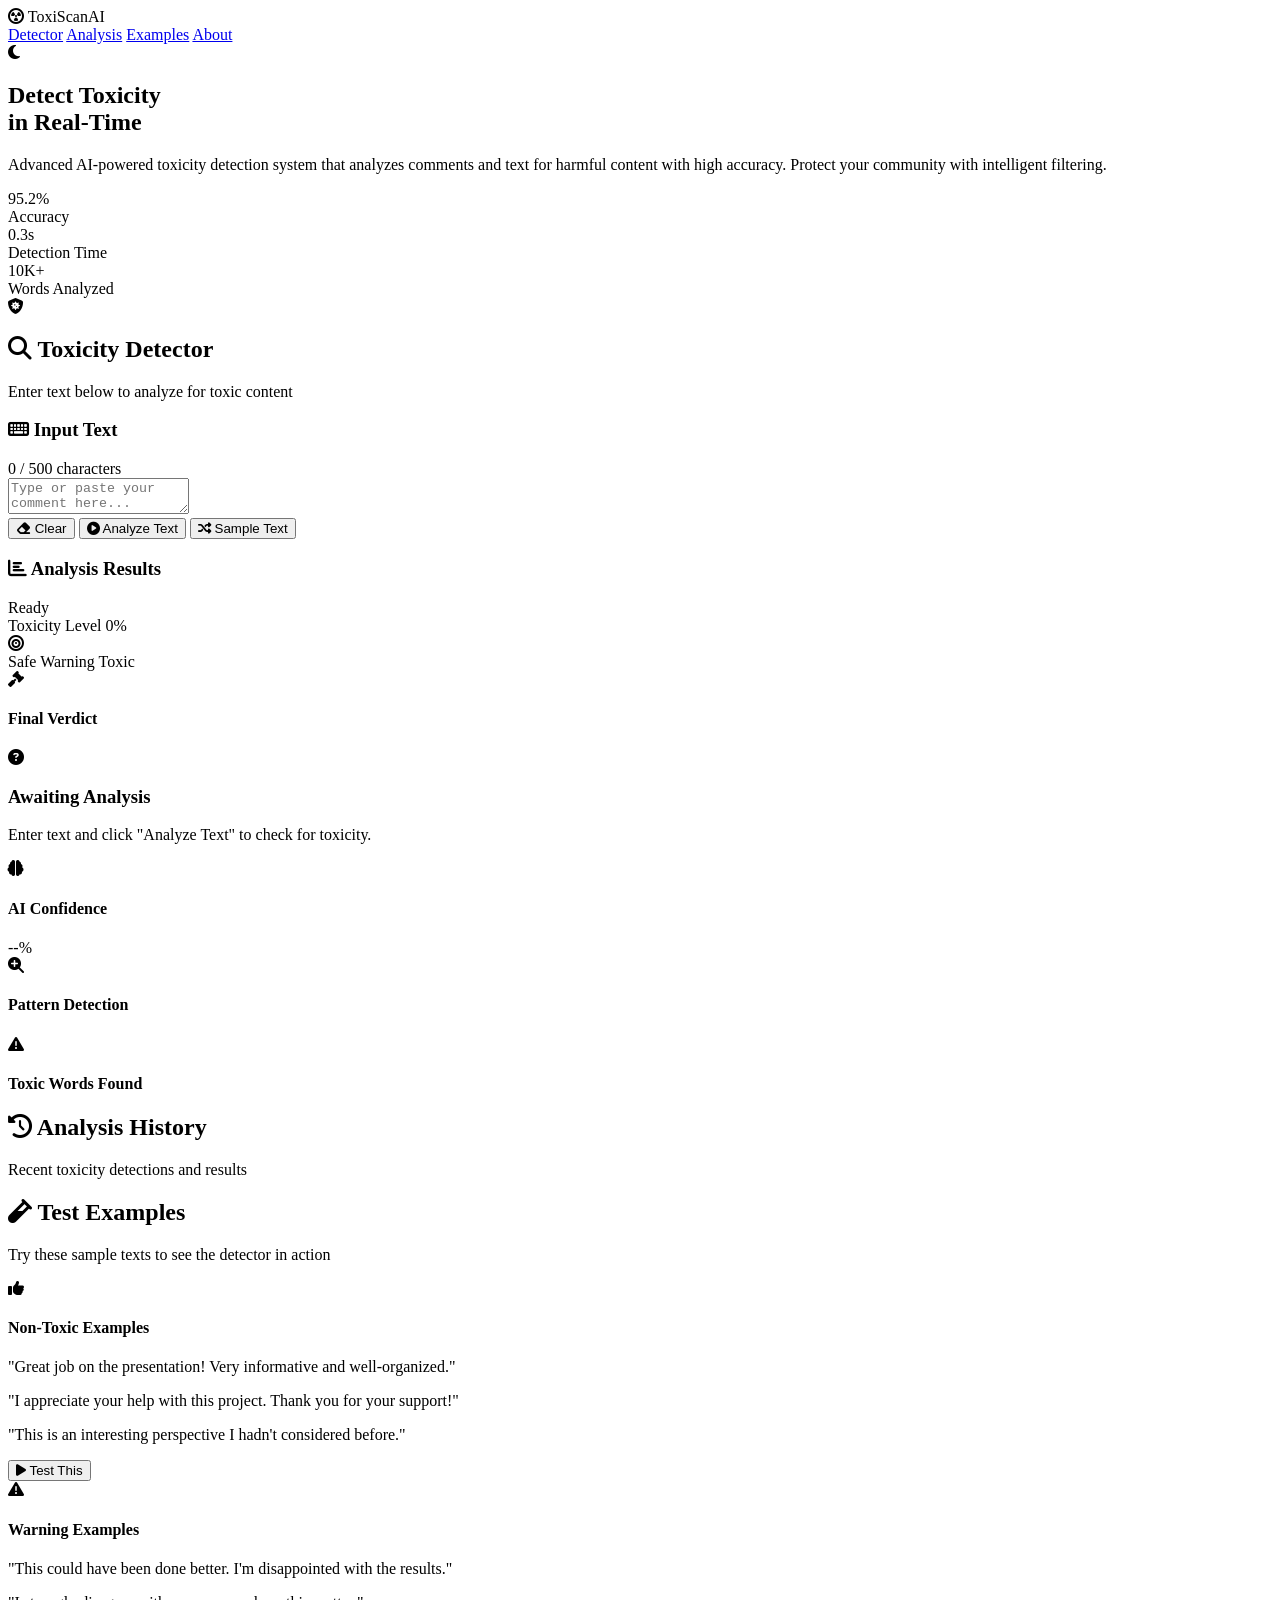
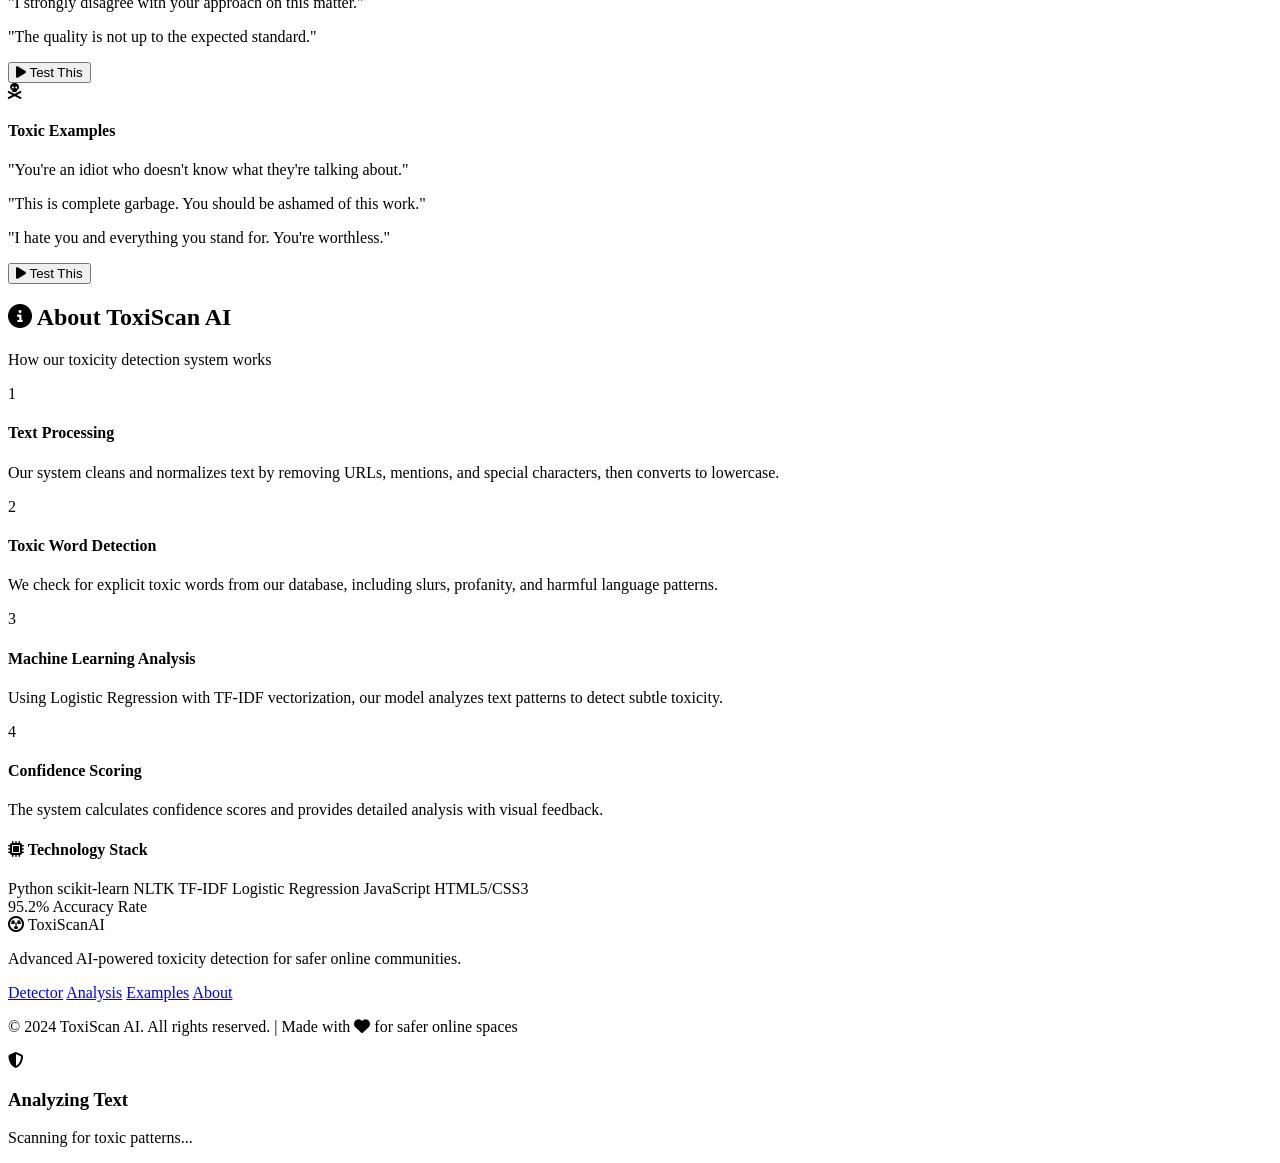
==== templates/index.html @ 7a9a1f69 "Toxic_Comments_Project" ====
<!doctype html>
<html lang="en">
  <head>
    <meta charset="UTF-8" />
    <meta name="viewport" content="width=device-width, initial-scale=1.0" />
    <title>ToxiScan AI | Toxic Comment Detector</title>
    <link
      rel="stylesheet"
      href="https://cdnjs.cloudflare.com/ajax/libs/font-awesome/6.4.0/css/all.min.css"
    />
    <link rel="stylesheet" href="/static/style.css" />
    <script src="/static/toxic.js"></script>
    <link rel="preconnect" href="https://fonts.googleapis.com" />
    <link rel="preconnect" href="https://fonts.gstatic.com" crossorigin />
    <link
      href="https://fonts.googleapis.com/css2?family=Poppins:wght@300;400;500;600;700&family=Orbitron:wght@400;500;600&display=swap"
      rel="stylesheet"
    />
    <link
      rel="icon"
      type="image/x-icon"
      href="data:image/svg+xml,<svg xmlns=%22http://www.w3.org/2000/svg%22 viewBox=%220 0 100 100%22><text y=%22.9em%22 font-size=%2290%22>☣️</text></svg>"
    />
  </head>
  <body>
    <!-- Navigation -->
    <nav class="navbar">
      <div class="nav-container">
        <div class="logo">
          <i class="fas fa-radiation-alt"></i>
          <span>ToxiScan<span class="logo-ai">AI</span></span>
        </div>
        <div class="nav-links">
          <a href="#detector" class="nav-link active">Detector</a>
          <a href="#analysis" class="nav-link">Analysis</a>
          <a href="#examples" class="nav-link">Examples</a>
          <a href="#about" class="nav-link">About</a>
        </div>
        <div class="theme-toggle">
          <i class="fas fa-moon"></i>
        </div>
      </div>
    </nav>

    <!-- Hero Section -->
    <section class="hero">
      <div class="hero-content">
        <h1 class="hero-title">
          <span class="hero-gradient">Detect Toxicity</span>
          <br />
          <span class="hero-subtitle">in Real-Time</span>
        </h1>
        <p class="hero-description">
          Advanced AI-powered toxicity detection system that analyzes comments
          and text for harmful content with high accuracy. Protect your
          community with intelligent filtering.
        </p>
        <div class="hero-stats">
          <div class="stat">
            <div class="stat-value">95.2%</div>
            <div class="stat-label">Accuracy</div>
          </div>
          <div class="stat">
            <div class="stat-value">0.3s</div>
            <div class="stat-label">Detection Time</div>
          </div>
          <div class="stat">
            <div class="stat-value">10K+</div>
            <div class="stat-label">Words Analyzed</div>
          </div>
        </div>
      </div>
      <div class="hero-visual">
        <div class="pulse-circle"></div>
        <div class="scan-line"></div>
        <i class="fas fa-shield-virus"></i>
      </div>
    </section>

    <!-- Main Detector Section -->
    <section id="detector" class="detector-section">
      <div class="section-header">
        <h2><i class="fas fa-search"></i> Toxicity Detector</h2>
        <p>Enter text below to analyze for toxic content</p>
      </div>

      <div class="detector-container">
        <div class="input-area">
          <div class="input-header">
            <h3><i class="fas fa-keyboard"></i> Input Text</h3>
            <div class="char-count">
              <span id="charCount">0</span> / 500 characters
            </div>
          </div>
          <textarea
            id="textInput"
            placeholder="Type or paste your comment here... (e.g., 'You are amazing!' or 'I hate you')"
            maxlength="500"
          ></textarea>
          <div class="input-actions">
            <button id="clearBtn" class="btn-secondary">
              <i class="fas fa-eraser"></i> Clear
            </button>
            <button id="analyzeBtn" class="btn-primary">
              <i class="fas fa-play-circle"></i> Analyze Text
            </button>
            <button id="sampleBtn" class="btn-secondary">
              <i class="fas fa-random"></i> Sample Text
            </button>
          </div>
        </div>

        <div class="results-area">
          <div class="results-header">
            <h3><i class="fas fa-chart-bar"></i> Analysis Results</h3>
            <div class="status-indicator" id="statusIndicator">
              <span class="status-dot"></span>
              <span class="status-text">Ready</span>
            </div>
          </div>

          <div class="toxicity-meter-container">
            <div class="toxicity-label">
              <span>Toxicity Level</span>
              <span id="toxicityPercent">0%</span>
            </div>
            <div class="toxicity-meter">
              <div class="meter-track">
                <div class="glowing-line" id="toxicityLine"></div>
                <div class="position-dot" id="toxicityDot">
                  <i class="fas fa-bullseye"></i>
                </div>
              </div>
              <div class="meter-labels">
                <span>Safe</span>
                <span>Warning</span>
                <span>Toxic</span>
              </div>
            </div>
          </div>

          <div class="verdict-card">
            <div class="verdict-header">
              <i class="fas fa-gavel"></i>
              <h4>Final Verdict</h4>
            </div>
            <div class="verdict-content" id="verdictContent">
              <div class="verdict-icon" id="verdictIcon">
                <i class="fas fa-question-circle"></i>
              </div>
              <div class="verdict-text">
                <h3 id="verdictTitle">Awaiting Analysis</h3>
                <p id="verdictDescription">
                  Enter text and click "Analyze Text" to check for toxicity.
                </p>
              </div>
            </div>
          </div>

          <div class="analysis-details">
            <div class="detail-card">
              <div class="detail-header">
                <i class="fas fa-brain"></i>
                <h4>AI Confidence</h4>
              </div>
              <div class="detail-content">
                <div class="confidence-meter">
                  <div class="confidence-fill" id="confidenceFill"></div>
                </div>
                <div class="confidence-value" id="confidenceValue">--%</div>
              </div>
            </div>

            <div class="detail-card">
              <div class="detail-header">
                <i class="fas fa-search-plus"></i>
                <h4>Pattern Detection</h4>
              </div>
              <div class="detail-content">
                <div class="pattern-tags" id="patternTags">
                  <!-- Tags will be dynamically added -->
                </div>
              </div>
            </div>

            <div class="detail-card">
              <div class="detail-header">
                <i class="fas fa-exclamation-triangle"></i>
                <h4>Toxic Words Found</h4>
              </div>
              <div class="detail-content">
                <div class="toxic-words" id="toxicWords">
                  <!-- Toxic words will be dynamically added -->
                </div>
              </div>
            </div>
          </div>
        </div>
      </div>
    </section>

    <!-- Analysis History Section -->
    <section id="analysis" class="history-section">
      <div class="section-header">
        <h2><i class="fas fa-history"></i> Analysis History</h2>
        <p>Recent toxicity detections and results</p>
      </div>
      <div class="history-container">
        <div class="history-list" id="historyList">
          <!-- History items will be dynamically added -->
        </div>
      </div>
    </section>

    <!-- Examples Section -->
    <section id="examples" class="examples-section">
      <div class="section-header">
        <h2><i class="fas fa-vial"></i> Test Examples</h2>
        <p>Try these sample texts to see the detector in action</p>
      </div>
      <div class="examples-container">
        <div class="example-card safe-example">
          <div class="example-header">
            <i class="fas fa-thumbs-up"></i>
            <h4>Non-Toxic Examples</h4>
          </div>
          <div class="example-content">
            <p>
              "Great job on the presentation! Very informative and
              well-organized."
            </p>
            <p>
              "I appreciate your help with this project. Thank you for your
              support!"
            </p>
            <p>
              "This is an interesting perspective I hadn't considered before."
            </p>
          </div>
          <button
            class="example-btn"
            data-text="Great job on the presentation! Very informative and well-organized."
          >
            <i class="fas fa-play"></i> Test This
          </button>
        </div>

        <div class="example-card warning-example">
          <div class="example-header">
            <i class="fas fa-exclamation-triangle"></i>
            <h4>Warning Examples</h4>
          </div>
          <div class="example-content">
            <p>
              "This could have been done better. I'm disappointed with the
              results."
            </p>
            <p>"I strongly disagree with your approach on this matter."</p>
            <p>"The quality is not up to the expected standard."</p>
          </div>
          <button
            class="example-btn"
            data-text="This could have been done better. I'm disappointed with the results."
          >
            <i class="fas fa-play"></i> Test This
          </button>
        </div>

        <div class="example-card toxic-example">
          <div class="example-header">
            <i class="fas fa-skull-crossbones"></i>
            <h4>Toxic Examples</h4>
          </div>
          <div class="example-content">
            <p>
              "You're an idiot who doesn't know what they're talking about."
            </p>
            <p>
              "This is complete garbage. You should be ashamed of this work."
            </p>
            <p>"I hate you and everything you stand for. You're worthless."</p>
          </div>
          <button
            class="example-btn"
            data-text="You're an idiot who doesn't know what they're talking about."
          >
            <i class="fas fa-play"></i> Test This
          </button>
        </div>
      </div>
    </section>

    <!-- About Section -->
    <section id="about" class="about-section">
      <div class="section-header">
        <h2><i class="fas fa-info-circle"></i> About ToxiScan AI</h2>
        <p>How our toxicity detection system works</p>
      </div>
      <div class="about-container">
        <div class="about-content">
          <div class="about-step">
            <div class="step-number">1</div>
            <div class="step-content">
              <h4>Text Processing</h4>
              <p>
                Our system cleans and normalizes text by removing URLs,
                mentions, and special characters, then converts to lowercase.
              </p>
            </div>
          </div>
          <div class="about-step">
            <div class="step-number">2</div>
            <div class="step-content">
              <h4>Toxic Word Detection</h4>
              <p>
                We check for explicit toxic words from our database, including
                slurs, profanity, and harmful language patterns.
              </p>
            </div>
          </div>
          <div class="about-step">
            <div class="step-number">3</div>
            <div class="step-content">
              <h4>Machine Learning Analysis</h4>
              <p>
                Using Logistic Regression with TF-IDF vectorization, our model
                analyzes text patterns to detect subtle toxicity.
              </p>
            </div>
          </div>
          <div class="about-step">
            <div class="step-number">4</div>
            <div class="step-content">
              <h4>Confidence Scoring</h4>
              <p>
                The system calculates confidence scores and provides detailed
                analysis with visual feedback.
              </p>
            </div>
          </div>
        </div>
        <div class="about-tech">
          <h4><i class="fas fa-microchip"></i> Technology Stack</h4>
          <div class="tech-tags">
            <span class="tech-tag">Python</span>
            <span class="tech-tag">scikit-learn</span>
            <span class="tech-tag">NLTK</span>
            <span class="tech-tag">TF-IDF</span>
            <span class="tech-tag">Logistic Regression</span>
            <span class="tech-tag">JavaScript</span>
            <span class="tech-tag">HTML5/CSS3</span>
          </div>
          <div class="accuracy-display">
            <div class="accuracy-meter">
              <div class="accuracy-fill" style="width: 95.2%"></div>
            </div>
            <div class="accuracy-text">95.2% Accuracy Rate</div>
          </div>
        </div>
      </div>
    </section>

    <!-- Footer -->
    <footer class="footer">
      <div class="footer-content">
        <div class="footer-logo">
          <i class="fas fa-radiation-alt"></i>
          <span>ToxiScan<span class="logo-ai">AI</span></span>
        </div>
        <p class="footer-description">
          Advanced AI-powered toxicity detection for safer online communities.
        </p>
        <div class="footer-links">
          <a href="#detector">Detector</a>
          <a href="#analysis">Analysis</a>
          <a href="#examples">Examples</a>
          <a href="#about">About</a>
        </div>
        <div class="footer-bottom">
          <p>
            &copy; 2024 ToxiScan AI. All rights reserved. | Made with
            <i class="fas fa-heart"></i> for safer online spaces
          </p>
        </div>
      </div>
    </footer>

    <!-- Loading Overlay -->
    <div class="loading-overlay" id="loadingOverlay">
      <div class="loading-content">
        <div class="loading-spinner">
          <div class="spinner-circle"></div>
          <i class="fas fa-shield-alt"></i>
        </div>
        <h3>Analyzing Text</h3>
        <p>Scanning for toxic patterns...</p>
      </div>
    </div>

    <script src="script.js"></script>
  </body>
</html>
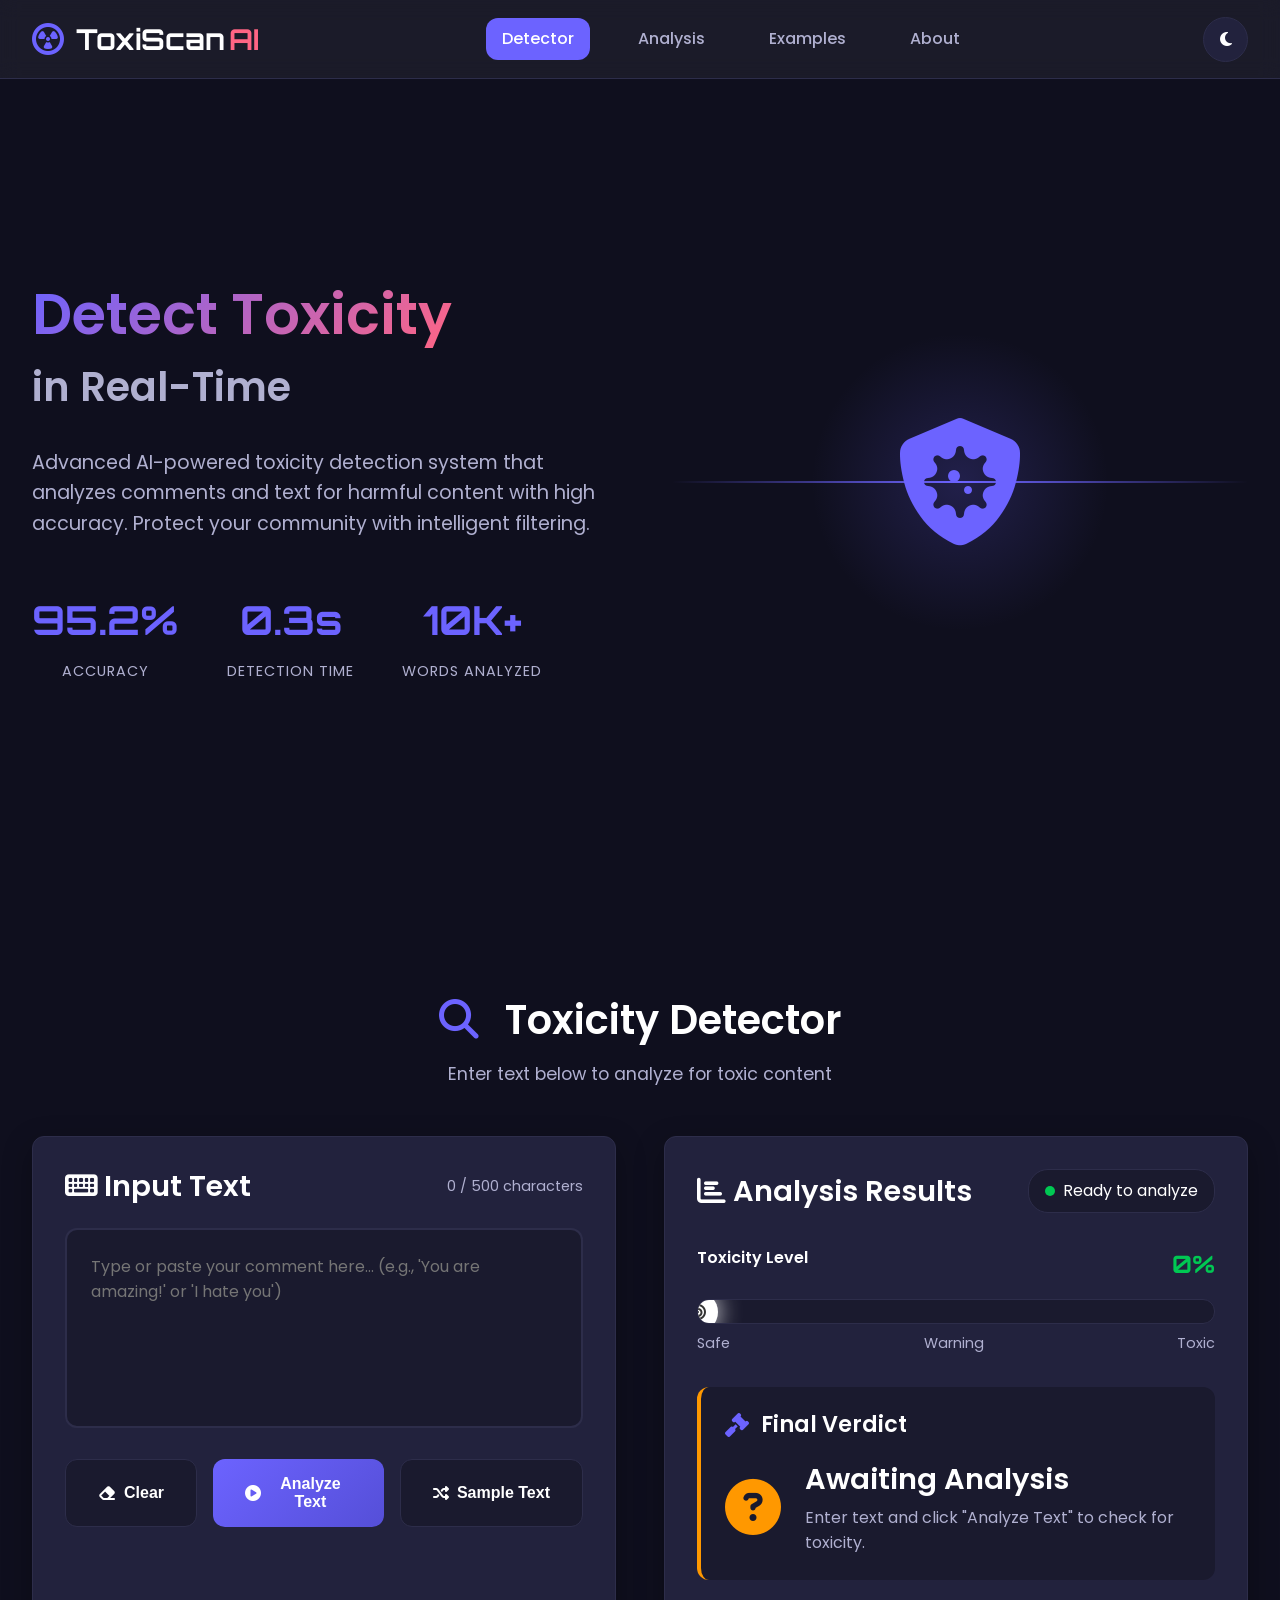
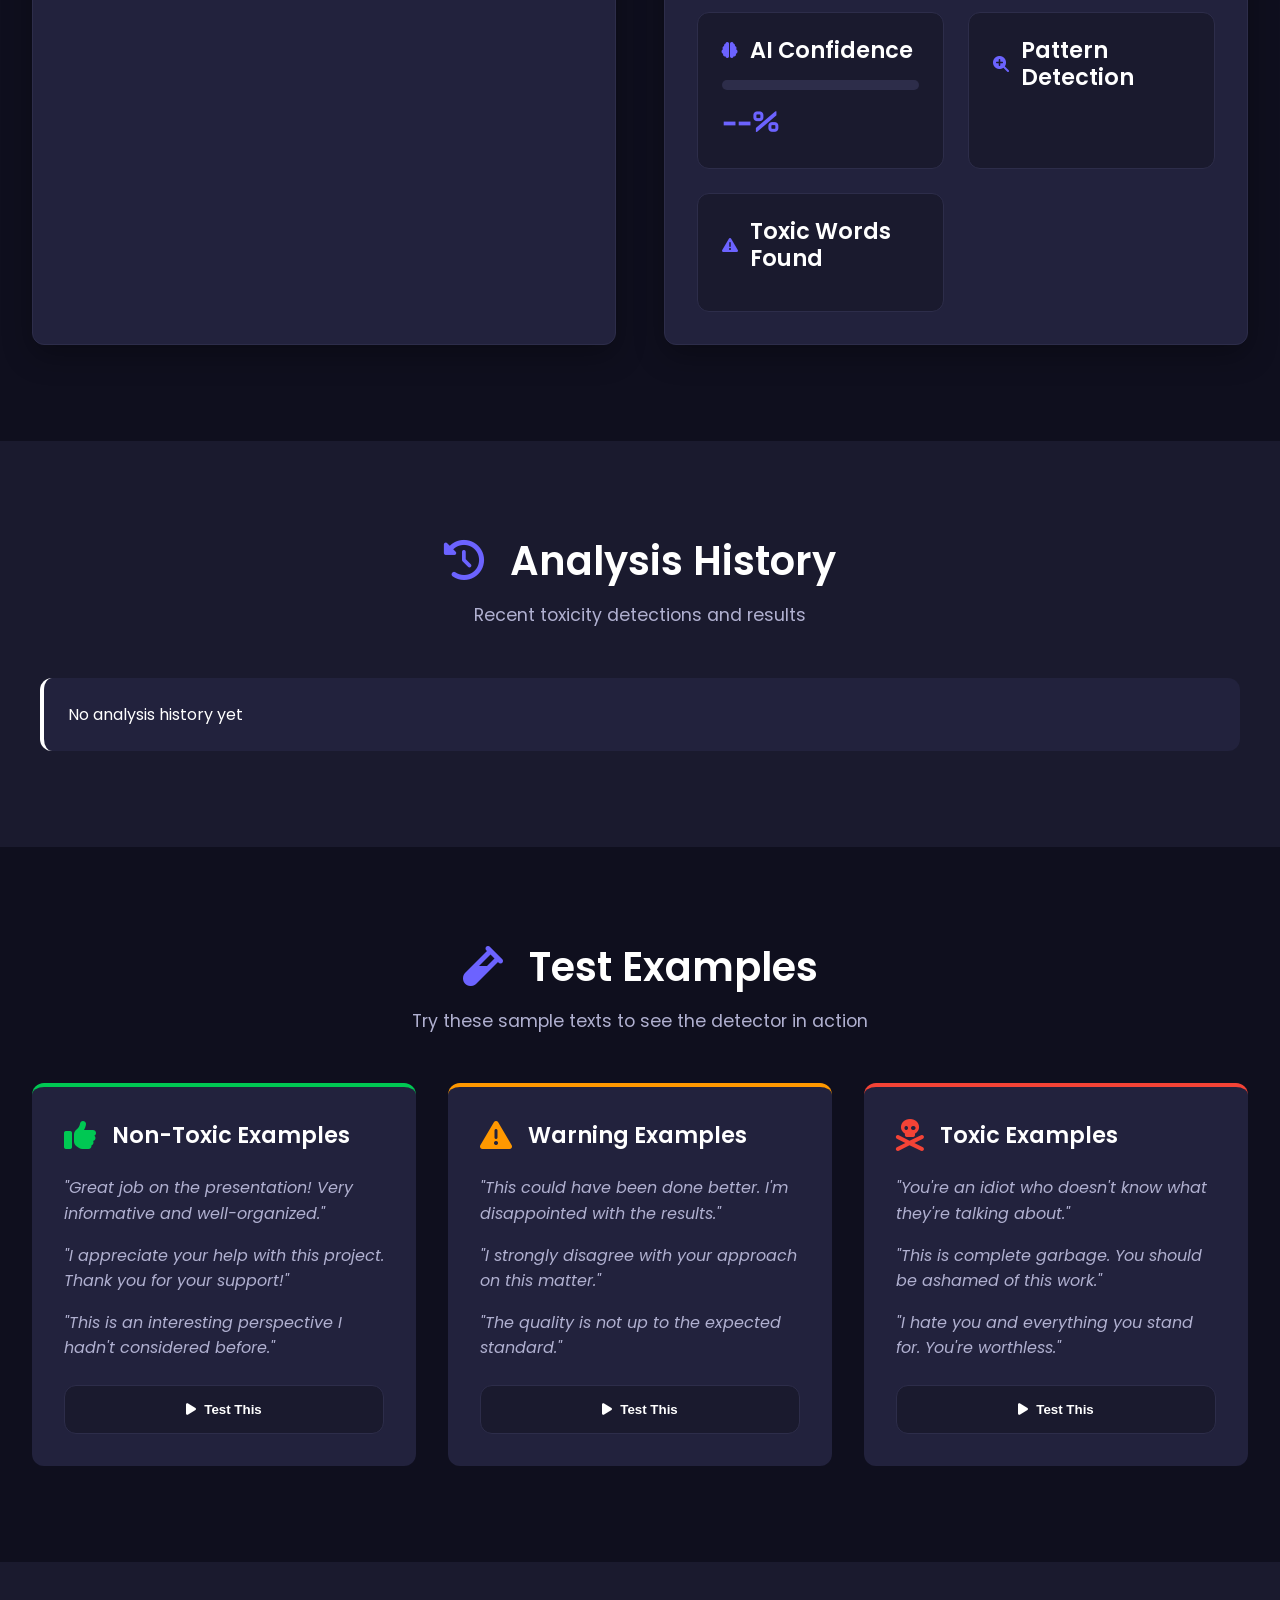
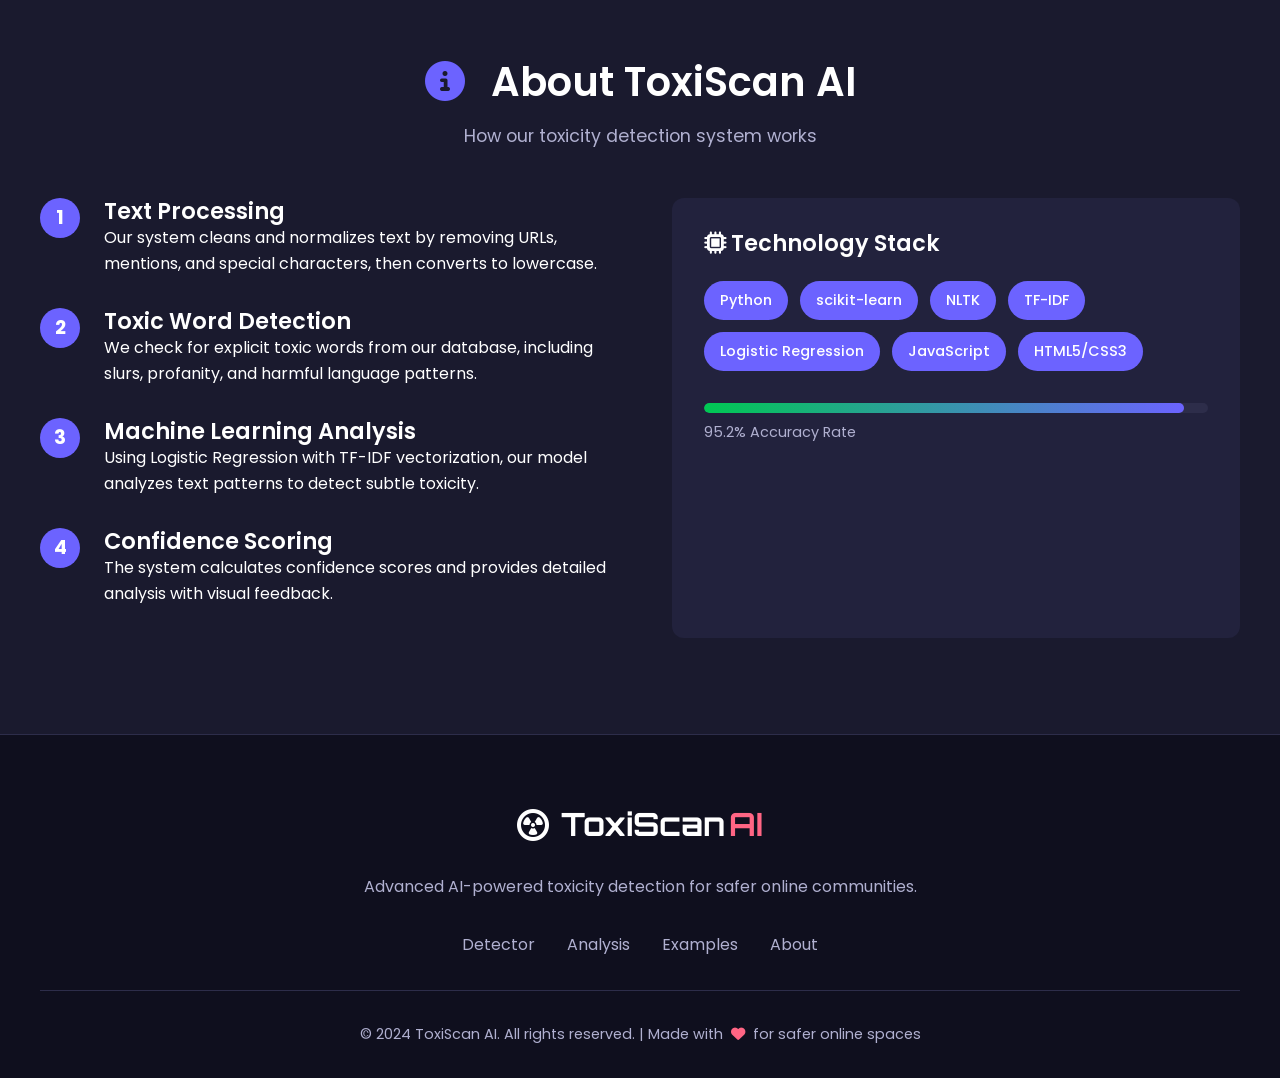
==== commit 752bf468: "Fix NLTK startup issue" ====
--- a/templates/index.html
+++ b/templates/index.html
@@ -1,5 +1,5 @@
 <!doctype html>
-<html lang="en">
+<html lang="en" spellcheck="false">
   <head>
     <meta charset="UTF-8" />
     <meta name="viewport" content="width=device-width, initial-scale=1.0" />
--- a/static/style.css
+++ b/static/style.css
@@ -0,0 +1,1051 @@
+/* Reset & Base Styles */
+* {
+    margin: 0;
+    padding: 0;
+    box-sizing: border-box;
+}
+
+:root {
+    --primary-color: #6c63ff;
+    --primary-dark: #554fd8;
+    --secondary-color: #ff6584;
+    --safe-color: #00c853;
+    --warning-color: #ff9800;
+    --danger-color: #f44336;
+    --bg-color: #0f0f1e;
+    --bg-light: #1a1a2e;
+    --card-bg: #22223d;
+    --text-primary: #ffffff;
+    --text-secondary: #b0b0d0;
+    --border-color: #2d2d4a;
+    --shadow-color: rgba(0, 0, 0, 0.3);
+    --glass-bg: rgba(255, 255, 255, 0.05);
+    --transition: all 0.3s ease;
+    --border-radius: 12px;
+}
+
+[data-theme="light"] {
+    --bg-color: #f8f9ff;
+    --bg-light: #ffffff;
+    --card-bg: #ffffff;
+    --text-primary: #1a1a2e;
+    --text-secondary: #4a4a6e;
+    --border-color: #e1e1f0;
+    --shadow-color: rgba(0, 0, 0, 0.08);
+    --glass-bg: rgba(255, 255, 255, 0.7);
+}
+
+body {
+    font-family: 'Poppins', sans-serif;
+    background-color: var(--bg-color);
+    color: var(--text-primary);
+    line-height: 1.6;
+    overflow-x: hidden;
+    transition: var(--transition);
+}
+
+/* Typography */
+h1,
+h2,
+h3,
+h4 {
+    font-weight: 600;
+    line-height: 1.2;
+}
+
+h1 {
+    font-size: 3.5rem;
+}
+
+h2 {
+    font-size: 2.5rem;
+}
+
+h3 {
+    font-size: 1.8rem;
+}
+
+h4 {
+    font-size: 1.4rem;
+}
+
+@media (max-width: 768px) {
+    h1 {
+        font-size: 2.5rem;
+    }
+
+    h2 {
+        font-size: 2rem;
+    }
+
+    h3 {
+        font-size: 1.5rem;
+    }
+}
+
+/* Navigation */
+.navbar {
+    position: fixed;
+    top: 0;
+    width: 100%;
+    background: var(--glass-bg);
+    backdrop-filter: blur(10px);
+    border-bottom: 1px solid var(--border-color);
+    z-index: 1000;
+    padding: 1rem 2rem;
+}
+
+.nav-container {
+    max-width: 1400px;
+    margin: 0 auto;
+    display: flex;
+    justify-content: space-between;
+    align-items: center;
+}
+
+.logo {
+    display: flex;
+    align-items: center;
+    gap: 0.75rem;
+    font-size: 1.8rem;
+    font-weight: 700;
+    font-family: 'Orbitron', sans-serif;
+}
+
+.logo i {
+    color: var(--primary-color);
+    font-size: 2rem;
+}
+
+.logo-ai {
+    color: var(--secondary-color);
+    margin-left: 0.25rem;
+}
+
+.nav-links {
+    display: flex;
+    gap: 2rem;
+}
+
+.nav-link {
+    color: var(--text-secondary);
+    text-decoration: none;
+    font-weight: 500;
+    padding: 0.5rem 1rem;
+    border-radius: var(--border-radius);
+    transition: var(--transition);
+}
+
+.nav-link:hover,
+.nav-link.active {
+    color: var(--text-primary);
+    background: var(--primary-color);
+}
+
+.theme-toggle {
+    background: var(--card-bg);
+    border-radius: 50%;
+    width: 45px;
+    height: 45px;
+    display: flex;
+    align-items: center;
+    justify-content: center;
+    cursor: pointer;
+    transition: var(--transition);
+    border: 1px solid var(--border-color);
+}
+
+.theme-toggle:hover {
+    transform: rotate(30deg);
+    background: var(--primary-color);
+    color: white;
+}
+
+/* Hero Section */
+.hero {
+    min-height: 100vh;
+    display: flex;
+    align-items: center;
+    justify-content: space-between;
+    padding: 8rem 2rem 4rem;
+    max-width: 1400px;
+    margin: 0 auto;
+    gap: 4rem;
+}
+
+.hero-content {
+    flex: 1;
+}
+
+.hero-gradient {
+    background: linear-gradient(135deg, var(--primary-color), var(--secondary-color));
+    -webkit-background-clip: text;
+    background-clip: text;
+    color: transparent;
+    display: inline-block;
+}
+
+.hero-subtitle {
+    font-size: 2.5rem;
+    color: var(--text-secondary);
+}
+
+.hero-description {
+    font-size: 1.2rem;
+    color: var(--text-secondary);
+    margin: 2rem 0;
+    max-width: 600px;
+}
+
+.hero-stats {
+    display: flex;
+    gap: 3rem;
+    margin-top: 3rem;
+}
+
+.stat {
+    text-align: center;
+}
+
+.stat-value {
+    font-size: 2.5rem;
+    font-weight: 700;
+    color: var(--primary-color);
+    font-family: 'Orbitron', sans-serif;
+}
+
+.stat-label {
+    color: var(--text-secondary);
+    font-size: 0.9rem;
+    text-transform: uppercase;
+    letter-spacing: 1px;
+    margin-top: 0.5rem;
+}
+
+.hero-visual {
+    flex: 1;
+    position: relative;
+    display: flex;
+    align-items: center;
+    justify-content: center;
+    min-height: 400px;
+}
+
+.pulse-circle {
+    position: absolute;
+    width: 300px;
+    height: 300px;
+    border-radius: 50%;
+    background: radial-gradient(circle, var(--primary-color) 0%, transparent 70%);
+    opacity: 0.2;
+    animation: pulse 3s infinite alternate;
+}
+
+@keyframes pulse {
+    0% {
+        transform: scale(1);
+        opacity: 0.2;
+    }
+
+    100% {
+        transform: scale(1.1);
+        opacity: 0.3;
+    }
+}
+
+.scan-line {
+    position: absolute;
+    width: 100%;
+    height: 2px;
+    background: linear-gradient(90deg, transparent, var(--primary-color), transparent);
+    animation: scan 2s linear infinite;
+}
+
+@keyframes scan {
+    0% {
+        top: 0;
+    }
+
+    100% {
+        top: 100%;
+    }
+}
+
+.hero-visual i {
+    font-size: 8rem;
+    color: var(--primary-color);
+    z-index: 2;
+    animation: float 6s ease-in-out infinite;
+}
+
+@keyframes float {
+
+    0%,
+    100% {
+        transform: translateY(0);
+    }
+
+    50% {
+        transform: translateY(-20px);
+    }
+}
+
+/* Section Styles */
+.section-header {
+    text-align: center;
+    margin-bottom: 3rem;
+}
+
+.section-header h2 {
+    margin-bottom: 1rem;
+}
+
+.section-header h2 i {
+    margin-right: 1rem;
+    color: var(--primary-color);
+}
+
+.section-header p {
+    color: var(--text-secondary);
+    font-size: 1.1rem;
+}
+
+/* Detector Section */
+.detector-section {
+    padding: 6rem 2rem;
+    max-width: 1400px;
+    margin: 0 auto;
+}
+
+.detector-container {
+    display: grid;
+    grid-template-columns: 1fr 1fr;
+    gap: 3rem;
+    margin-top: 2rem;
+}
+
+@media (max-width: 1024px) {
+    .detector-container {
+        grid-template-columns: 1fr;
+    }
+}
+
+.input-area,
+.results-area {
+    background: var(--card-bg);
+    border-radius: var(--border-radius);
+    padding: 2rem;
+    border: 1px solid var(--border-color);
+    box-shadow: 0 10px 30px var(--shadow-color);
+}
+
+.input-header {
+    display: flex;
+    justify-content: space-between;
+    align-items: center;
+    margin-bottom: 1.5rem;
+}
+
+.char-count {
+    color: var(--text-secondary);
+    font-size: 0.9rem;
+}
+
+textarea {
+    width: 100%;
+    height: 200px;
+    background: var(--bg-light);
+    border: 2px solid var(--border-color);
+    border-radius: var(--border-radius);
+    padding: 1.5rem;
+    color: var(--text-primary);
+    font-size: 1rem;
+    resize: none;
+    transition: var(--transition);
+    font-family: 'Poppins', sans-serif;
+}
+
+textarea:focus {
+    outline: none;
+    border-color: var(--primary-color);
+    box-shadow: 0 0 0 3px rgba(108, 99, 255, 0.1);
+}
+
+.input-actions {
+    display: flex;
+    gap: 1rem;
+    margin-top: 1.5rem;
+    flex-wrap: wrap;
+}
+
+/* Button Styles */
+.btn-primary,
+.btn-secondary {
+    padding: 1rem 2rem;
+    border: none;
+    border-radius: var(--border-radius);
+    font-size: 1rem;
+    font-weight: 600;
+    cursor: pointer;
+    transition: var(--transition);
+    display: flex;
+    align-items: center;
+    gap: 0.5rem;
+}
+
+.btn-primary {
+    background: linear-gradient(135deg, var(--primary-color), var(--primary-dark));
+    color: white;
+    flex: 1;
+}
+
+.btn-primary:hover {
+    transform: translateY(-3px);
+    box-shadow: 0 10px 20px rgba(108, 99, 255, 0.3);
+}
+
+.btn-secondary {
+    background: var(--bg-light);
+    color: var(--text-primary);
+    border: 1px solid var(--border-color);
+}
+
+.btn-secondary:hover {
+    background: var(--border-color);
+    transform: translateY(-2px);
+}
+
+/* Results Area */
+.results-header {
+    display: flex;
+    justify-content: space-between;
+    align-items: center;
+    margin-bottom: 2rem;
+}
+
+.status-indicator {
+    display: flex;
+    align-items: center;
+    gap: 0.5rem;
+    padding: 0.5rem 1rem;
+    background: var(--bg-light);
+    border-radius: 20px;
+    border: 1px solid var(--border-color);
+}
+
+.status-dot {
+    width: 10px;
+    height: 10px;
+    border-radius: 50%;
+    background: var(--warning-color);
+    animation: blink 2s infinite;
+}
+
+@keyframes blink {
+
+    0%,
+    100% {
+        opacity: 1;
+    }
+
+    50% {
+        opacity: 0.5;
+    }
+}
+
+/* Toxicity Meter */
+.toxicity-meter-container {
+    margin-bottom: 2rem;
+}
+
+.toxicity-label {
+    display: flex;
+    justify-content: space-between;
+    margin-bottom: 1rem;
+    font-weight: 600;
+}
+
+#toxicityPercent {
+    font-size: 1.5rem;
+    font-weight: 700;
+    color: var(--safe-color);
+    font-family: 'Orbitron', sans-serif;
+}
+
+.meter-track {
+    height: 25px;
+    background: var(--bg-light);
+    border-radius: 12px;
+    position: relative;
+    overflow: hidden;
+    border: 1px solid var(--border-color);
+    margin-bottom: 0.5rem;
+}
+
+.glowing-line {
+    height: 100%;
+    width: 0%;
+    border-radius: 12px;
+    background: linear-gradient(90deg, var(--safe-color) 0%, var(--warning-color) 50%, var(--danger-color) 100%);
+    position: relative;
+    transition: width 1.5s cubic-bezier(0.34, 1.56, 0.64, 1);
+    box-shadow: 0 0 20px rgba(0, 200, 83, 0.5);
+}
+
+.position-dot {
+    position: absolute;
+    top: 50%;
+    left: 0%;
+    transform: translate(-50%, -50%);
+    width: 40px;
+    height: 40px;
+    border-radius: 50%;
+    background: white;
+    box-shadow: 0 0 25px rgba(255, 255, 255, 0.9);
+    transition: left 1.5s cubic-bezier(0.34, 1.56, 0.64, 1);
+    z-index: 10;
+    display: flex;
+    justify-content: center;
+    align-items: center;
+}
+
+.position-dot i {
+    font-size: 16px;
+    color: #333;
+}
+
+.meter-labels {
+    display: flex;
+    justify-content: space-between;
+    color: var(--text-secondary);
+    font-size: 0.9rem;
+}
+
+/* Verdict Card */
+.verdict-card {
+    background: var(--bg-light);
+    border-radius: var(--border-radius);
+    padding: 1.5rem;
+    margin-bottom: 2rem;
+    border-left: 4px solid var(--warning-color);
+}
+
+.verdict-header {
+    display: flex;
+    align-items: center;
+    gap: 0.75rem;
+    margin-bottom: 1.5rem;
+}
+
+.verdict-header i {
+    color: var(--primary-color);
+    font-size: 1.5rem;
+}
+
+.verdict-content {
+    display: flex;
+    align-items: center;
+    gap: 1.5rem;
+}
+
+.verdict-icon {
+    font-size: 3.5rem;
+    color: var(--warning-color);
+}
+
+.verdict-text h3 {
+    margin-bottom: 0.5rem;
+}
+
+.verdict-text p {
+    color: var(--text-secondary);
+}
+
+/* Analysis Details */
+.analysis-details {
+    display: grid;
+    grid-template-columns: repeat(auto-fit, minmax(200px, 1fr));
+    gap: 1.5rem;
+}
+
+.detail-card {
+    background: var(--bg-light);
+    border-radius: var(--border-radius);
+    padding: 1.5rem;
+    border: 1px solid var(--border-color);
+}
+
+.detail-header {
+    display: flex;
+    align-items: center;
+    gap: 0.75rem;
+    margin-bottom: 1rem;
+}
+
+.detail-header i {
+    color: var(--primary-color);
+}
+
+.confidence-meter {
+    height: 10px;
+    background: var(--border-color);
+    border-radius: 5px;
+    overflow: hidden;
+    margin-bottom: 0.5rem;
+}
+
+.confidence-fill {
+    height: 100%;
+    width: 0%;
+    background: linear-gradient(90deg, var(--safe-color), var(--primary-color));
+    border-radius: 5px;
+    transition: width 1s ease;
+}
+
+.confidence-value {
+    font-size: 1.8rem;
+    font-weight: 700;
+    color: var(--primary-color);
+    font-family: 'Orbitron', sans-serif;
+}
+
+.pattern-tags,
+.toxic-words {
+    display: flex;
+    flex-wrap: wrap;
+    gap: 0.5rem;
+}
+
+.pattern-tag,
+.toxic-word {
+    background: var(--danger-color);
+    color: white;
+    padding: 0.25rem 0.75rem;
+    border-radius: 20px;
+    font-size: 0.9rem;
+    font-weight: 500;
+}
+
+.pattern-tag.safe {
+    background: var(--safe-color);
+}
+
+.pattern-tag.warning {
+    background: var(--warning-color);
+}
+
+/* History Section */
+.history-section {
+    padding: 6rem 2rem;
+    background: var(--bg-light);
+}
+
+.history-container {
+    max-width: 1200px;
+    margin: 0 auto;
+}
+
+.history-list {
+    display: flex;
+    flex-direction: column;
+    gap: 1rem;
+}
+
+.history-item {
+    background: var(--card-bg);
+    border-radius: var(--border-radius);
+    padding: 1.5rem;
+    border-left: 4px solid;
+    display: flex;
+    justify-content: space-between;
+    align-items: center;
+    animation: slideIn 0.5s ease;
+}
+
+@keyframes slideIn {
+    from {
+        transform: translateX(-20px);
+        opacity: 0;
+    }
+
+    to {
+        transform: translateX(0);
+        opacity: 1;
+    }
+}
+
+.history-item.safe {
+    border-color: var(--safe-color);
+}
+
+.history-item.warning {
+    border-color: var(--warning-color);
+}
+
+.history-item.toxic {
+    border-color: var(--danger-color);
+}
+
+.history-text {
+    flex: 1;
+    margin-right: 2rem;
+    overflow: hidden;
+    text-overflow: ellipsis;
+    white-space: nowrap;
+}
+
+.history-stats {
+    display: flex;
+    gap: 1.5rem;
+    align-items: center;
+}
+
+.history-confidence {
+    font-family: 'Orbitron', sans-serif;
+    font-weight: 600;
+}
+
+.history-confidence.safe {
+    color: var(--safe-color);
+}
+
+.history-confidence.warning {
+    color: var(--warning-color);
+}
+
+.history-confidence.toxic {
+    color: var(--danger-color);
+}
+
+/* Examples Section */
+.examples-section {
+    padding: 6rem 2rem;
+    max-width: 1400px;
+    margin: 0 auto;
+}
+
+.examples-container {
+    display: grid;
+    grid-template-columns: repeat(auto-fit, minmax(300px, 1fr));
+    gap: 2rem;
+}
+
+.example-card {
+    background: var(--card-bg);
+    border-radius: var(--border-radius);
+    padding: 2rem;
+    border-top: 4px solid;
+    transition: var(--transition);
+}
+
+.example-card:hover {
+    transform: translateY(-10px);
+    box-shadow: 0 20px 40px var(--shadow-color);
+}
+
+.safe-example {
+    border-color: var(--safe-color);
+}
+
+.warning-example {
+    border-color: var(--warning-color);
+}
+
+.toxic-example {
+    border-color: var(--danger-color);
+}
+
+.example-header {
+    display: flex;
+    align-items: center;
+    gap: 1rem;
+    margin-bottom: 1.5rem;
+}
+
+.example-header i {
+    font-size: 2rem;
+}
+
+.safe-example .example-header i {
+    color: var(--safe-color);
+}
+
+.warning-example .example-header i {
+    color: var(--warning-color);
+}
+
+.toxic-example .example-header i {
+    color: var(--danger-color);
+}
+
+.example-content p {
+    margin-bottom: 1rem;
+    color: var(--text-secondary);
+    font-style: italic;
+}
+
+.example-btn {
+    width: 100%;
+    padding: 1rem;
+    background: var(--bg-light);
+    border: 1px solid var(--border-color);
+    border-radius: var(--border-radius);
+    color: var(--text-primary);
+    font-weight: 600;
+    cursor: pointer;
+    transition: var(--transition);
+    margin-top: 1.5rem;
+    display: flex;
+    align-items: center;
+    justify-content: center;
+    gap: 0.5rem;
+}
+
+.example-btn:hover {
+    background: var(--primary-color);
+    color: white;
+}
+
+/* About Section */
+.about-section {
+    padding: 6rem 2rem;
+    background: var(--bg-light);
+}
+
+.about-container {
+    max-width: 1200px;
+    margin: 0 auto;
+    display: grid;
+    grid-template-columns: 1fr 1fr;
+    gap: 4rem;
+}
+
+@media (max-width: 1024px) {
+    .about-container {
+        grid-template-columns: 1fr;
+    }
+}
+
+.about-step {
+    display: flex;
+    gap: 1.5rem;
+    margin-bottom: 2rem;
+    align-items: flex-start;
+}
+
+.step-number {
+    min-width: 40px;
+    height: 40px;
+    background: var(--primary-color);
+    color: white;
+    border-radius: 50%;
+    display: flex;
+    align-items: center;
+    justify-content: center;
+    font-weight: 700;
+    font-size: 1.2rem;
+}
+
+.about-tech {
+    background: var(--card-bg);
+    border-radius: var(--border-radius);
+    padding: 2rem;
+}
+
+.tech-tags {
+    display: flex;
+    flex-wrap: wrap;
+    gap: 0.75rem;
+    margin: 1.5rem 0;
+}
+
+.tech-tag {
+    background: var(--primary-color);
+    color: white;
+    padding: 0.5rem 1rem;
+    border-radius: 20px;
+    font-size: 0.9rem;
+    font-weight: 500;
+}
+
+.accuracy-display {
+    margin-top: 2rem;
+}
+
+.accuracy-meter {
+    height: 10px;
+    background: var(--border-color);
+    border-radius: 5px;
+    overflow: hidden;
+    margin-bottom: 0.5rem;
+}
+
+.accuracy-fill {
+    height: 100%;
+    background: linear-gradient(90deg, var(--safe-color), var(--primary-color));
+    border-radius: 5px;
+}
+
+.accuracy-text {
+    color: var(--text-secondary);
+    font-size: 0.9rem;
+}
+
+/* Footer */
+.footer {
+    background: var(--bg-color);
+    border-top: 1px solid var(--border-color);
+    padding: 4rem 2rem 2rem;
+}
+
+.footer-content {
+    max-width: 1200px;
+    margin: 0 auto;
+    text-align: center;
+}
+
+.footer-logo {
+    display: flex;
+    align-items: center;
+    justify-content: center;
+    gap: 0.75rem;
+    font-size: 2rem;
+    font-weight: 700;
+    font-family: 'Orbitron', sans-serif;
+    margin-bottom: 1.5rem;
+}
+
+.footer-description {
+    color: var(--text-secondary);
+    max-width: 600px;
+    margin: 0 auto 2rem;
+}
+
+.footer-links {
+    display: flex;
+    justify-content: center;
+    gap: 2rem;
+    margin-bottom: 2rem;
+    flex-wrap: wrap;
+}
+
+.footer-links a {
+    color: var(--text-secondary);
+    text-decoration: none;
+    transition: var(--transition);
+}
+
+.footer-links a:hover {
+    color: var(--primary-color);
+}
+
+.footer-bottom {
+    color: var(--text-secondary);
+    font-size: 0.9rem;
+    padding-top: 2rem;
+    border-top: 1px solid var(--border-color);
+}
+
+.footer-bottom i {
+    color: var(--secondary-color);
+    margin: 0 0.25rem;
+}
+
+/* Loading Overlay */
+.loading-overlay {
+    position: fixed;
+    top: 0;
+    left: 0;
+    width: 100%;
+    height: 100%;
+    background: rgba(15, 15, 30, 0.95);
+    display: none;
+    align-items: center;
+    justify-content: center;
+    z-index: 2000;
+    backdrop-filter: blur(5px);
+}
+
+.loading-content {
+    text-align: center;
+}
+
+.loading-spinner {
+    position: relative;
+    width: 100px;
+    height: 100px;
+    margin: 0 auto 2rem;
+}
+
+.spinner-circle {
+    position: absolute;
+    width: 100%;
+    height: 100%;
+    border: 4px solid transparent;
+    border-top-color: var(--primary-color);
+    border-radius: 50%;
+    animation: spin 1s linear infinite;
+}
+
+@keyframes spin {
+    0% {
+        transform: rotate(0deg);
+    }
+
+    100% {
+        transform: rotate(360deg);
+    }
+}
+
+.loading-spinner i {
+    position: absolute;
+    top: 50%;
+    left: 50%;
+    transform: translate(-50%, -50%);
+    font-size: 2.5rem;
+    color: var(--primary-color);
+}
+
+/* Responsive Design */
+@media (max-width: 768px) {
+    .hero {
+        flex-direction: column;
+        text-align: center;
+        padding-top: 6rem;
+    }
+
+    .hero-stats {
+        justify-content: center;
+        flex-wrap: wrap;
+        gap: 2rem;
+    }
+
+    .nav-links {
+        display: none;
+    }
+
+    .detector-section,
+    .history-section,
+    .examples-section,
+    .about-section {
+        padding: 4rem 1rem;
+    }
+}
+
+/* Scrollbar */
+::-webkit-scrollbar {
+    width: 10px;
+}
+
+::-webkit-scrollbar-track {
+    background: var(--bg-light);
+}
+
+::-webkit-scrollbar-thumb {
+    background: var(--primary-color);
+    border-radius: 5px;
+}
+
+::-webkit-scrollbar-thumb:hover {
+    background: var(--primary-dark);
+}
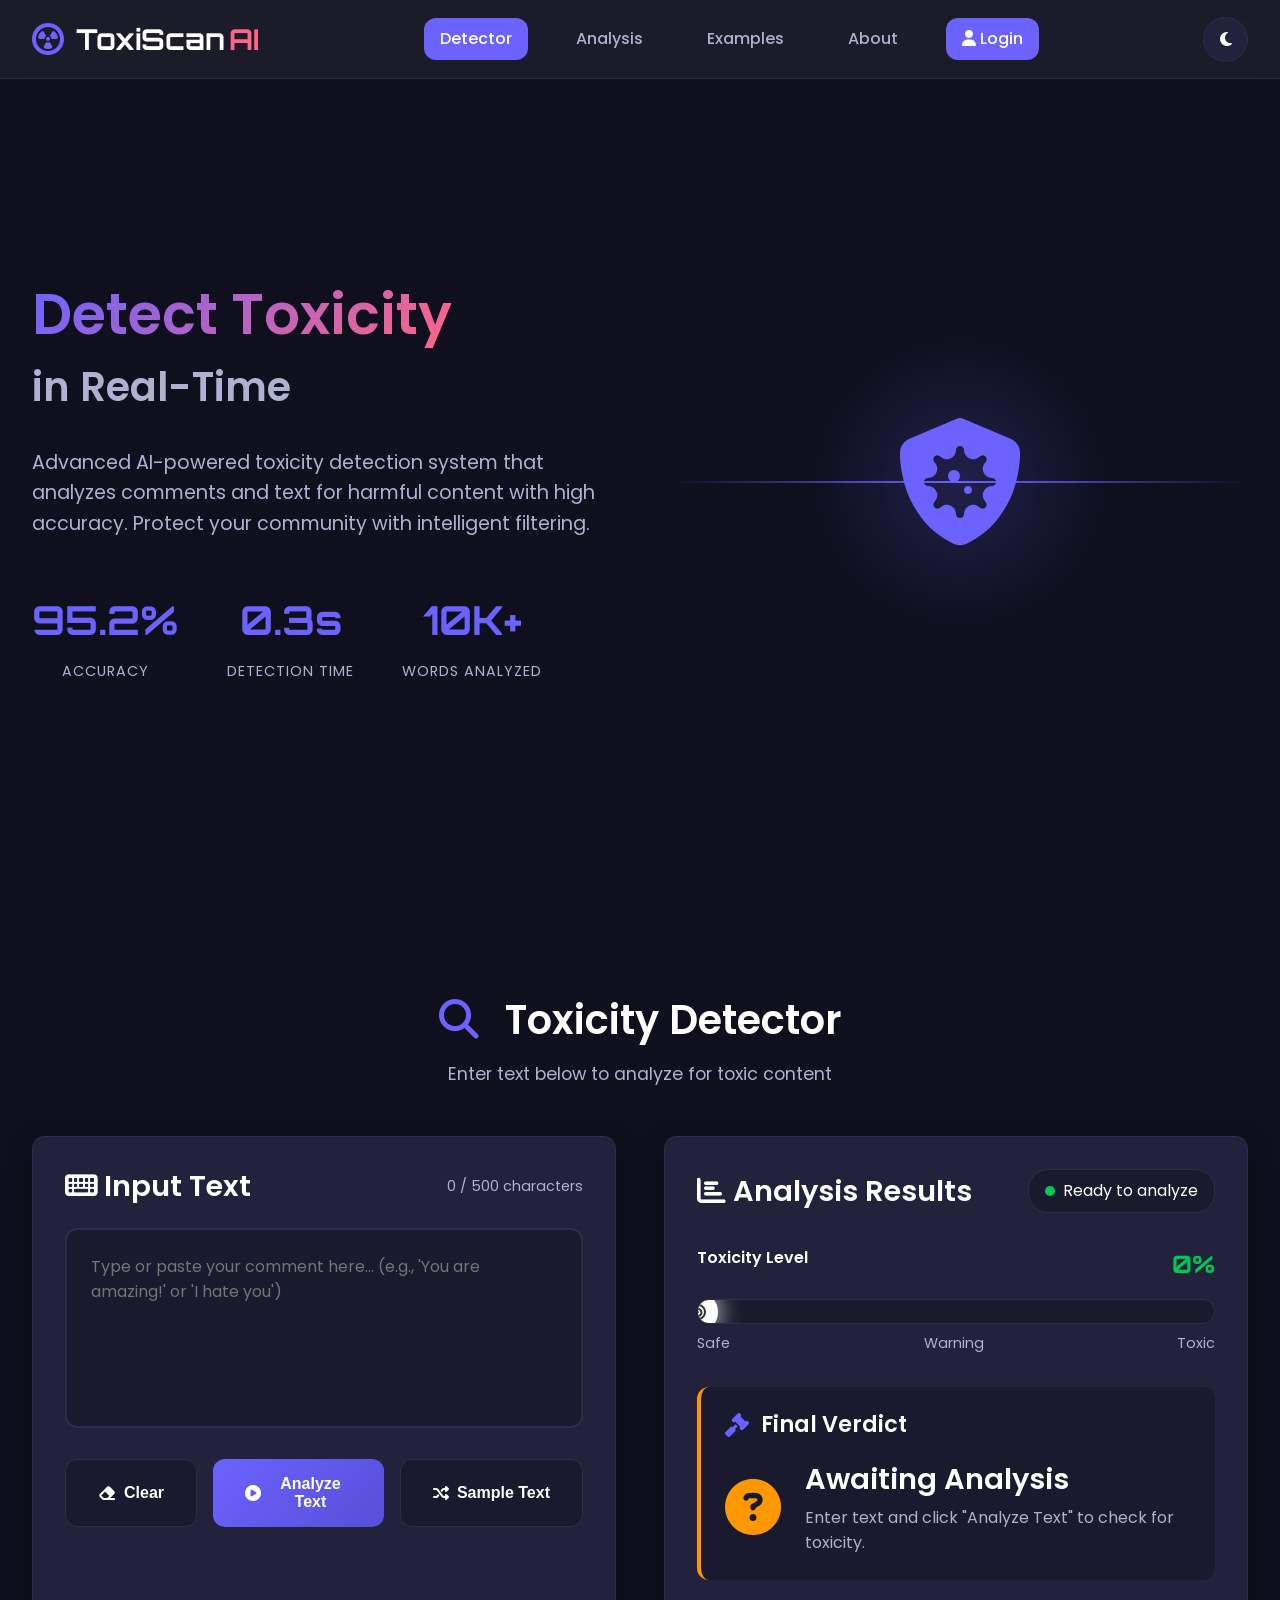
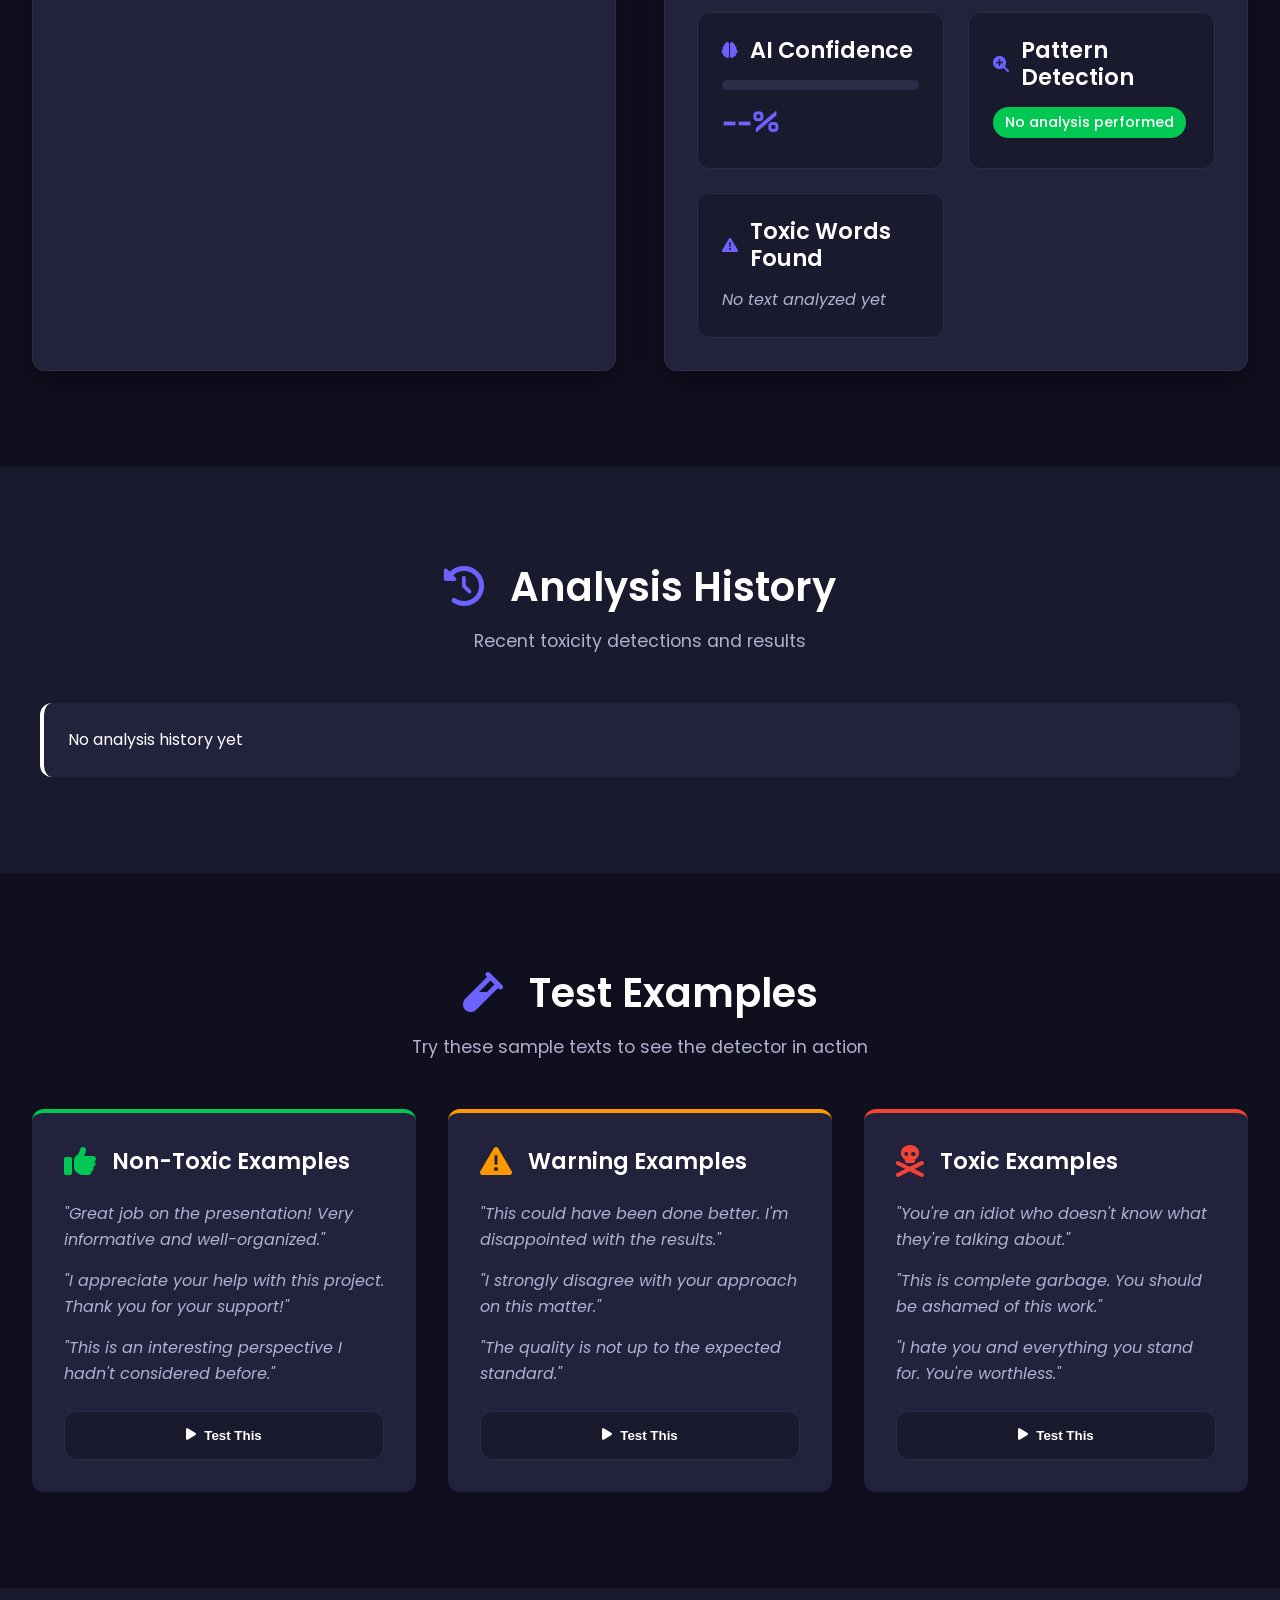
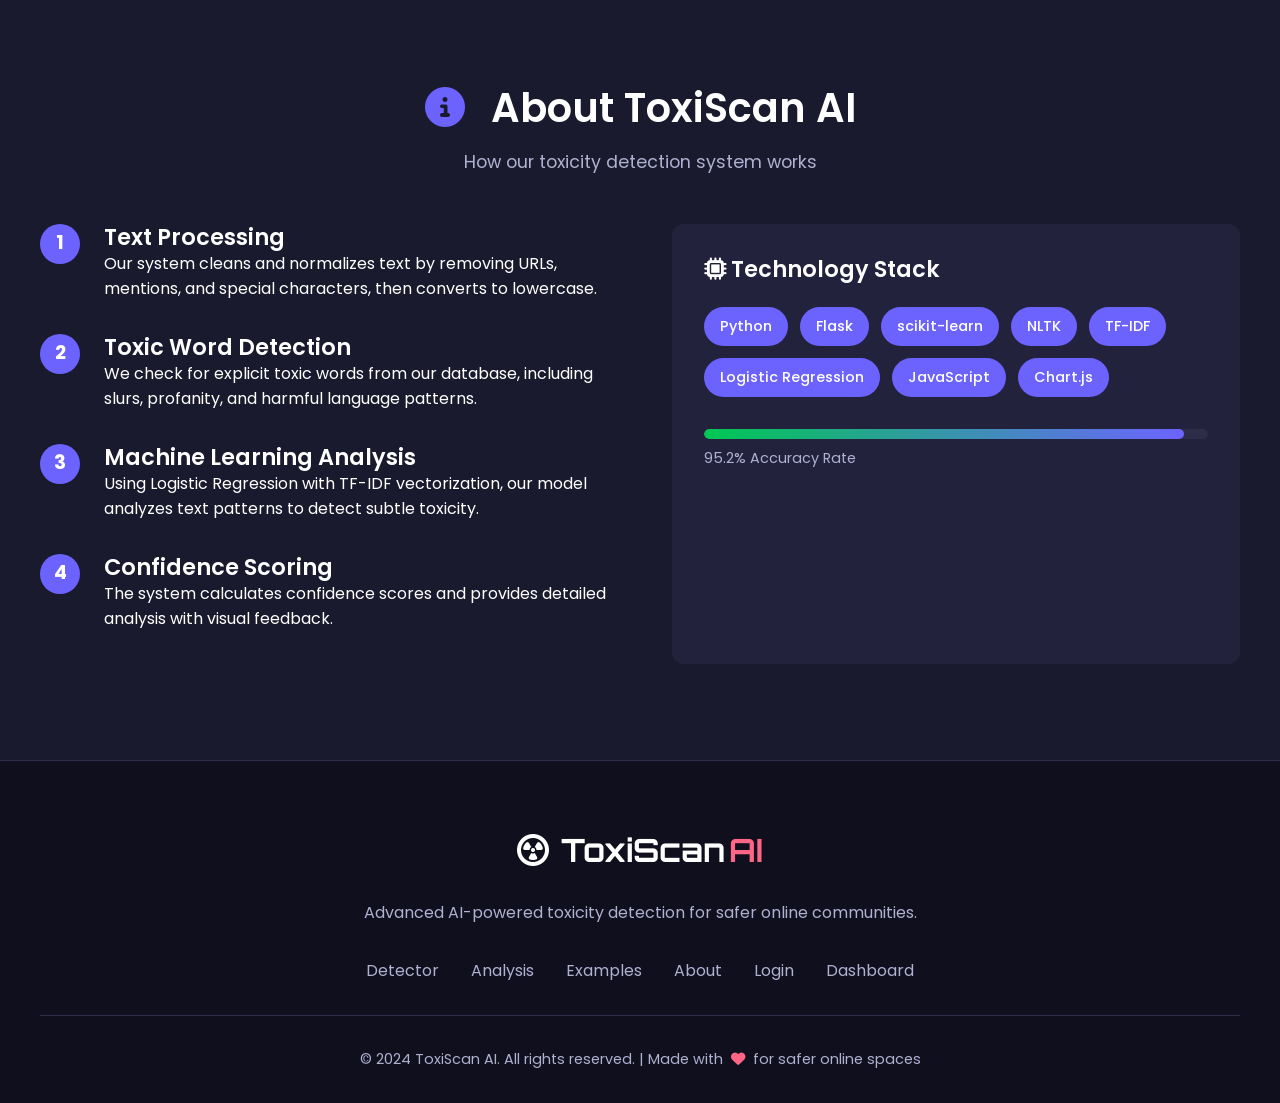
==== commit e985e5d4: "Fixed analyze functionality and login new tab feature" ====
--- a/templates/index.html
+++ b/templates/index.html
@@ -1,402 +1,345 @@
 <!doctype html>
 <html lang="en" spellcheck="false">
-  <head>
+<head>
     <meta charset="UTF-8" />
     <meta name="viewport" content="width=device-width, initial-scale=1.0" />
     <title>ToxiScan AI | Toxic Comment Detector</title>
-    <link
-      rel="stylesheet"
-      href="https://cdnjs.cloudflare.com/ajax/libs/font-awesome/6.4.0/css/all.min.css"
-    />
-    <link rel="stylesheet" href="/static/style.css" />
-    <script src="/static/toxic.js"></script>
+    <link rel="stylesheet" href="https://cdnjs.cloudflare.com/ajax/libs/font-awesome/6.4.0/css/all.min.css" />
+    <link rel="stylesheet" href="/static/css/style.css" />
     <link rel="preconnect" href="https://fonts.googleapis.com" />
     <link rel="preconnect" href="https://fonts.gstatic.com" crossorigin />
-    <link
-      href="https://fonts.googleapis.com/css2?family=Poppins:wght@300;400;500;600;700&family=Orbitron:wght@400;500;600&display=swap"
-      rel="stylesheet"
-    />
-    <link
-      rel="icon"
-      type="image/x-icon"
-      href="data:image/svg+xml,<svg xmlns=%22http://www.w3.org/2000/svg%22 viewBox=%220 0 100 100%22><text y=%22.9em%22 font-size=%2290%22>☣️</text></svg>"
-    />
-  </head>
-  <body>
+    <link href="https://fonts.googleapis.com/css2?family=Poppins:wght@300;400;500;600;700&family=Orbitron:wght@400;500;600&display=swap" rel="stylesheet" />
+    <link rel="icon" type="image/x-icon" href="data:image/svg+xml,<svg xmlns='http://www.w3.org/2000/svg' viewBox='0 0 100 100'><text y='.9em' font-size='90'>☣️</text></svg>" />
+</head>
+<body>
     <!-- Navigation -->
     <nav class="navbar">
-      <div class="nav-container">
-        <div class="logo">
-          <i class="fas fa-radiation-alt"></i>
-          <span>ToxiScan<span class="logo-ai">AI</span></span>
-        </div>
-        <div class="nav-links">
-          <a href="#detector" class="nav-link active">Detector</a>
-          <a href="#analysis" class="nav-link">Analysis</a>
-          <a href="#examples" class="nav-link">Examples</a>
-          <a href="#about" class="nav-link">About</a>
-        </div>
-        <div class="theme-toggle">
-          <i class="fas fa-moon"></i>
-        </div>
-      </div>
+        <div class="nav-container">
+            <div class="logo">
+                <i class="fas fa-radiation-alt"></i>
+                <span>ToxiScan<span class="logo-ai">AI</span></span>
+            </div>
+            <div class="nav-links">
+                <a href="#detector" class="nav-link active">Detector</a>
+                <a href="#analysis" class="nav-link">Analysis</a>
+                <a href="#examples" class="nav-link">Examples</a>
+                <a href="#about" class="nav-link">About</a>
+                <!-- Login button - opens in new tab -->
+                <a href="/login" class="nav-link login-btn-nav" target="_blank">
+                    <i class="fas fa-user"></i> Login
+                </a>
+            </div>
+            <div class="theme-toggle">
+                <i class="fas fa-moon"></i>
+            </div>
+        </div>
     </nav>
 
     <!-- Hero Section -->
     <section class="hero">
-      <div class="hero-content">
-        <h1 class="hero-title">
-          <span class="hero-gradient">Detect Toxicity</span>
-          <br />
-          <span class="hero-subtitle">in Real-Time</span>
-        </h1>
-        <p class="hero-description">
-          Advanced AI-powered toxicity detection system that analyzes comments
-          and text for harmful content with high accuracy. Protect your
-          community with intelligent filtering.
-        </p>
-        <div class="hero-stats">
-          <div class="stat">
-            <div class="stat-value">95.2%</div>
-            <div class="stat-label">Accuracy</div>
-          </div>
-          <div class="stat">
-            <div class="stat-value">0.3s</div>
-            <div class="stat-label">Detection Time</div>
-          </div>
-          <div class="stat">
-            <div class="stat-value">10K+</div>
-            <div class="stat-label">Words Analyzed</div>
-          </div>
-        </div>
-      </div>
-      <div class="hero-visual">
-        <div class="pulse-circle"></div>
-        <div class="scan-line"></div>
-        <i class="fas fa-shield-virus"></i>
-      </div>
+        <div class="hero-content">
+            <h1 class="hero-title">
+                <span class="hero-gradient">Detect Toxicity</span>
+                <br />
+                <span class="hero-subtitle">in Real-Time</span>
+            </h1>
+            <p class="hero-description">
+                Advanced AI-powered toxicity detection system that analyzes comments
+                and text for harmful content with high accuracy. Protect your
+                community with intelligent filtering.
+            </p>
+            <div class="hero-stats">
+                <div class="stat">
+                    <div class="stat-value">95.2%</div>
+                    <div class="stat-label">Accuracy</div>
+                </div>
+                <div class="stat">
+                    <div class="stat-value">0.3s</div>
+                    <div class="stat-label">Detection Time</div>
+                </div>
+                <div class="stat">
+                    <div class="stat-value">10K+</div>
+                    <div class="stat-label">Words Analyzed</div>
+                </div>
+            </div>
+        </div>
+        <div class="hero-visual">
+            <div class="pulse-circle"></div>
+            <div class="scan-line"></div>
+            <i class="fas fa-shield-virus"></i>
+        </div>
     </section>
 
     <!-- Main Detector Section -->
     <section id="detector" class="detector-section">
-      <div class="section-header">
-        <h2><i class="fas fa-search"></i> Toxicity Detector</h2>
-        <p>Enter text below to analyze for toxic content</p>
-      </div>
-
-      <div class="detector-container">
-        <div class="input-area">
-          <div class="input-header">
-            <h3><i class="fas fa-keyboard"></i> Input Text</h3>
-            <div class="char-count">
-              <span id="charCount">0</span> / 500 characters
-            </div>
-          </div>
-          <textarea
-            id="textInput"
-            placeholder="Type or paste your comment here... (e.g., 'You are amazing!' or 'I hate you')"
-            maxlength="500"
-          ></textarea>
-          <div class="input-actions">
-            <button id="clearBtn" class="btn-secondary">
-              <i class="fas fa-eraser"></i> Clear
-            </button>
-            <button id="analyzeBtn" class="btn-primary">
-              <i class="fas fa-play-circle"></i> Analyze Text
-            </button>
-            <button id="sampleBtn" class="btn-secondary">
-              <i class="fas fa-random"></i> Sample Text
-            </button>
-          </div>
-        </div>
-
-        <div class="results-area">
-          <div class="results-header">
-            <h3><i class="fas fa-chart-bar"></i> Analysis Results</h3>
-            <div class="status-indicator" id="statusIndicator">
-              <span class="status-dot"></span>
-              <span class="status-text">Ready</span>
-            </div>
-          </div>
-
-          <div class="toxicity-meter-container">
-            <div class="toxicity-label">
-              <span>Toxicity Level</span>
-              <span id="toxicityPercent">0%</span>
-            </div>
-            <div class="toxicity-meter">
-              <div class="meter-track">
-                <div class="glowing-line" id="toxicityLine"></div>
-                <div class="position-dot" id="toxicityDot">
-                  <i class="fas fa-bullseye"></i>
-                </div>
-              </div>
-              <div class="meter-labels">
-                <span>Safe</span>
-                <span>Warning</span>
-                <span>Toxic</span>
-              </div>
-            </div>
-          </div>
-
-          <div class="verdict-card">
-            <div class="verdict-header">
-              <i class="fas fa-gavel"></i>
-              <h4>Final Verdict</h4>
-            </div>
-            <div class="verdict-content" id="verdictContent">
-              <div class="verdict-icon" id="verdictIcon">
-                <i class="fas fa-question-circle"></i>
-              </div>
-              <div class="verdict-text">
-                <h3 id="verdictTitle">Awaiting Analysis</h3>
-                <p id="verdictDescription">
-                  Enter text and click "Analyze Text" to check for toxicity.
-                </p>
-              </div>
-            </div>
-          </div>
-
-          <div class="analysis-details">
-            <div class="detail-card">
-              <div class="detail-header">
-                <i class="fas fa-brain"></i>
-                <h4>AI Confidence</h4>
-              </div>
-              <div class="detail-content">
-                <div class="confidence-meter">
-                  <div class="confidence-fill" id="confidenceFill"></div>
-                </div>
-                <div class="confidence-value" id="confidenceValue">--%</div>
-              </div>
-            </div>
-
-            <div class="detail-card">
-              <div class="detail-header">
-                <i class="fas fa-search-plus"></i>
-                <h4>Pattern Detection</h4>
-              </div>
-              <div class="detail-content">
-                <div class="pattern-tags" id="patternTags">
-                  <!-- Tags will be dynamically added -->
-                </div>
-              </div>
-            </div>
-
-            <div class="detail-card">
-              <div class="detail-header">
-                <i class="fas fa-exclamation-triangle"></i>
-                <h4>Toxic Words Found</h4>
-              </div>
-              <div class="detail-content">
-                <div class="toxic-words" id="toxicWords">
-                  <!-- Toxic words will be dynamically added -->
-                </div>
-              </div>
-            </div>
-          </div>
-        </div>
-      </div>
+        <div class="section-header">
+            <h2><i class="fas fa-search"></i> Toxicity Detector</h2>
+            <p>Enter text below to analyze for toxic content</p>
+        </div>
+
+        <div class="detector-container">
+            <div class="input-area">
+                <div class="input-header">
+                    <h3><i class="fas fa-keyboard"></i> Input Text</h3>
+                    <div class="char-count">
+                        <span id="charCount">0</span> / 500 characters
+                    </div>
+                </div>
+                <textarea id="textInput" placeholder="Type or paste your comment here... (e.g., 'You are amazing!' or 'I hate you')" maxlength="500"></textarea>
+                <div class="input-actions">
+                    <button id="clearBtn" class="btn-secondary">
+                        <i class="fas fa-eraser"></i> Clear
+                    </button>
+                    <button id="analyzeBtn" class="btn-primary">
+                        <i class="fas fa-play-circle"></i> Analyze Text
+                    </button>
+                    <button id="sampleBtn" class="btn-secondary">
+                        <i class="fas fa-random"></i> Sample Text
+                    </button>
+                </div>
+            </div>
+
+            <div class="results-area">
+                <div class="results-header">
+                    <h3><i class="fas fa-chart-bar"></i> Analysis Results</h3>
+                    <div class="status-indicator" id="statusIndicator">
+                        <span class="status-dot"></span>
+                        <span class="status-text">Ready</span>
+                    </div>
+                </div>
+
+                <div class="toxicity-meter-container">
+                    <div class="toxicity-label">
+                        <span>Toxicity Level</span>
+                        <span id="toxicityPercent">0%</span>
+                    </div>
+                    <div class="toxicity-meter">
+                        <div class="meter-track">
+                            <div class="glowing-line" id="toxicityLine"></div>
+                            <div class="position-dot" id="toxicityDot">
+                                <i class="fas fa-bullseye"></i>
+                            </div>
+                        </div>
+                        <div class="meter-labels">
+                            <span>Safe</span>
+                            <span>Warning</span>
+                            <span>Toxic</span>
+                        </div>
+                    </div>
+                </div>
+
+                <div class="verdict-card">
+                    <div class="verdict-header">
+                        <i class="fas fa-gavel"></i>
+                        <h4>Final Verdict</h4>
+                    </div>
+                    <div class="verdict-content" id="verdictContent">
+                        <div class="verdict-icon" id="verdictIcon">
+                            <i class="fas fa-question-circle"></i>
+                        </div>
+                        <div class="verdict-text">
+                            <h3 id="verdictTitle">Awaiting Analysis</h3>
+                            <p id="verdictDescription">Enter text and click "Analyze Text" to check for toxicity.</p>
+                        </div>
+                    </div>
+                </div>
+
+                <div class="analysis-details">
+                    <div class="detail-card">
+                        <div class="detail-header">
+                            <i class="fas fa-brain"></i>
+                            <h4>AI Confidence</h4>
+                        </div>
+                        <div class="detail-content">
+                            <div class="confidence-meter">
+                                <div class="confidence-fill" id="confidenceFill"></div>
+                            </div>
+                            <div class="confidence-value" id="confidenceValue">--%</div>
+                        </div>
+                    </div>
+
+                    <div class="detail-card">
+                        <div class="detail-header">
+                            <i class="fas fa-search-plus"></i>
+                            <h4>Pattern Detection</h4>
+                        </div>
+                        <div class="detail-content">
+                            <div class="pattern-tags" id="patternTags"></div>
+                        </div>
+                    </div>
+
+                    <div class="detail-card">
+                        <div class="detail-header">
+                            <i class="fas fa-exclamation-triangle"></i>
+                            <h4>Toxic Words Found</h4>
+                        </div>
+                        <div class="detail-content">
+                            <div class="toxic-words" id="toxicWords"></div>
+                        </div>
+                    </div>
+                </div>
+            </div>
+        </div>
     </section>
 
     <!-- Analysis History Section -->
     <section id="analysis" class="history-section">
-      <div class="section-header">
-        <h2><i class="fas fa-history"></i> Analysis History</h2>
-        <p>Recent toxicity detections and results</p>
-      </div>
-      <div class="history-container">
-        <div class="history-list" id="historyList">
-          <!-- History items will be dynamically added -->
-        </div>
-      </div>
+        <div class="section-header">
+            <h2><i class="fas fa-history"></i> Analysis History</h2>
+            <p>Recent toxicity detections and results</p>
+        </div>
+        <div class="history-container">
+            <div class="history-list" id="historyList"></div>
+        </div>
     </section>
 
     <!-- Examples Section -->
     <section id="examples" class="examples-section">
-      <div class="section-header">
-        <h2><i class="fas fa-vial"></i> Test Examples</h2>
-        <p>Try these sample texts to see the detector in action</p>
-      </div>
-      <div class="examples-container">
-        <div class="example-card safe-example">
-          <div class="example-header">
-            <i class="fas fa-thumbs-up"></i>
-            <h4>Non-Toxic Examples</h4>
-          </div>
-          <div class="example-content">
-            <p>
-              "Great job on the presentation! Very informative and
-              well-organized."
-            </p>
-            <p>
-              "I appreciate your help with this project. Thank you for your
-              support!"
-            </p>
-            <p>
-              "This is an interesting perspective I hadn't considered before."
-            </p>
-          </div>
-          <button
-            class="example-btn"
-            data-text="Great job on the presentation! Very informative and well-organized."
-          >
-            <i class="fas fa-play"></i> Test This
-          </button>
-        </div>
-
-        <div class="example-card warning-example">
-          <div class="example-header">
-            <i class="fas fa-exclamation-triangle"></i>
-            <h4>Warning Examples</h4>
-          </div>
-          <div class="example-content">
-            <p>
-              "This could have been done better. I'm disappointed with the
-              results."
-            </p>
-            <p>"I strongly disagree with your approach on this matter."</p>
-            <p>"The quality is not up to the expected standard."</p>
-          </div>
-          <button
-            class="example-btn"
-            data-text="This could have been done better. I'm disappointed with the results."
-          >
-            <i class="fas fa-play"></i> Test This
-          </button>
-        </div>
-
-        <div class="example-card toxic-example">
-          <div class="example-header">
-            <i class="fas fa-skull-crossbones"></i>
-            <h4>Toxic Examples</h4>
-          </div>
-          <div class="example-content">
-            <p>
-              "You're an idiot who doesn't know what they're talking about."
-            </p>
-            <p>
-              "This is complete garbage. You should be ashamed of this work."
-            </p>
-            <p>"I hate you and everything you stand for. You're worthless."</p>
-          </div>
-          <button
-            class="example-btn"
-            data-text="You're an idiot who doesn't know what they're talking about."
-          >
-            <i class="fas fa-play"></i> Test This
-          </button>
-        </div>
-      </div>
+        <div class="section-header">
+            <h2><i class="fas fa-vial"></i> Test Examples</h2>
+            <p>Try these sample texts to see the detector in action</p>
+        </div>
+        <div class="examples-container">
+            <div class="example-card safe-example">
+                <div class="example-header">
+                    <i class="fas fa-thumbs-up"></i>
+                    <h4>Non-Toxic Examples</h4>
+                </div>
+                <div class="example-content">
+                    <p>"Great job on the presentation! Very informative and well-organized."</p>
+                    <p>"I appreciate your help with this project. Thank you for your support!"</p>
+                    <p>"This is an interesting perspective I hadn't considered before."</p>
+                </div>
+                <button class="example-btn" data-text="Great job on the presentation! Very informative and well-organized.">
+                    <i class="fas fa-play"></i> Test This
+                </button>
+            </div>
+
+            <div class="example-card warning-example">
+                <div class="example-header">
+                    <i class="fas fa-exclamation-triangle"></i>
+                    <h4>Warning Examples</h4>
+                </div>
+                <div class="example-content">
+                    <p>"This could have been done better. I'm disappointed with the results."</p>
+                    <p>"I strongly disagree with your approach on this matter."</p>
+                    <p>"The quality is not up to the expected standard."</p>
+                </div>
+                <button class="example-btn" data-text="This could have been done better. I'm disappointed with the results.">
+                    <i class="fas fa-play"></i> Test This
+                </button>
+            </div>
+
+            <div class="example-card toxic-example">
+                <div class="example-header">
+                    <i class="fas fa-skull-crossbones"></i>
+                    <h4>Toxic Examples</h4>
+                </div>
+                <div class="example-content">
+                    <p>"You're an idiot who doesn't know what they're talking about."</p>
+                    <p>"This is complete garbage. You should be ashamed of this work."</p>
+                    <p>"I hate you and everything you stand for. You're worthless."</p>
+                </div>
+                <button class="example-btn" data-text="You're an idiot who doesn't know what they're talking about.">
+                    <i class="fas fa-play"></i> Test This
+                </button>
+            </div>
+        </div>
     </section>
 
     <!-- About Section -->
     <section id="about" class="about-section">
-      <div class="section-header">
-        <h2><i class="fas fa-info-circle"></i> About ToxiScan AI</h2>
-        <p>How our toxicity detection system works</p>
-      </div>
-      <div class="about-container">
-        <div class="about-content">
-          <div class="about-step">
-            <div class="step-number">1</div>
-            <div class="step-content">
-              <h4>Text Processing</h4>
-              <p>
-                Our system cleans and normalizes text by removing URLs,
-                mentions, and special characters, then converts to lowercase.
-              </p>
-            </div>
-          </div>
-          <div class="about-step">
-            <div class="step-number">2</div>
-            <div class="step-content">
-              <h4>Toxic Word Detection</h4>
-              <p>
-                We check for explicit toxic words from our database, including
-                slurs, profanity, and harmful language patterns.
-              </p>
-            </div>
-          </div>
-          <div class="about-step">
-            <div class="step-number">3</div>
-            <div class="step-content">
-              <h4>Machine Learning Analysis</h4>
-              <p>
-                Using Logistic Regression with TF-IDF vectorization, our model
-                analyzes text patterns to detect subtle toxicity.
-              </p>
-            </div>
-          </div>
-          <div class="about-step">
-            <div class="step-number">4</div>
-            <div class="step-content">
-              <h4>Confidence Scoring</h4>
-              <p>
-                The system calculates confidence scores and provides detailed
-                analysis with visual feedback.
-              </p>
-            </div>
-          </div>
-        </div>
-        <div class="about-tech">
-          <h4><i class="fas fa-microchip"></i> Technology Stack</h4>
-          <div class="tech-tags">
-            <span class="tech-tag">Python</span>
-            <span class="tech-tag">scikit-learn</span>
-            <span class="tech-tag">NLTK</span>
-            <span class="tech-tag">TF-IDF</span>
-            <span class="tech-tag">Logistic Regression</span>
-            <span class="tech-tag">JavaScript</span>
-            <span class="tech-tag">HTML5/CSS3</span>
-          </div>
-          <div class="accuracy-display">
-            <div class="accuracy-meter">
-              <div class="accuracy-fill" style="width: 95.2%"></div>
-            </div>
-            <div class="accuracy-text">95.2% Accuracy Rate</div>
-          </div>
-        </div>
-      </div>
+        <div class="section-header">
+            <h2><i class="fas fa-info-circle"></i> About ToxiScan AI</h2>
+            <p>How our toxicity detection system works</p>
+        </div>
+        <div class="about-container">
+            <div class="about-content">
+                <div class="about-step">
+                    <div class="step-number">1</div>
+                    <div class="step-content">
+                        <h4>Text Processing</h4>
+                        <p>Our system cleans and normalizes text by removing URLs, mentions, and special characters, then converts to lowercase.</p>
+                    </div>
+                </div>
+                <div class="about-step">
+                    <div class="step-number">2</div>
+                    <div class="step-content">
+                        <h4>Toxic Word Detection</h4>
+                        <p>We check for explicit toxic words from our database, including slurs, profanity, and harmful language patterns.</p>
+                    </div>
+                </div>
+                <div class="about-step">
+                    <div class="step-number">3</div>
+                    <div class="step-content">
+                        <h4>Machine Learning Analysis</h4>
+                        <p>Using Logistic Regression with TF-IDF vectorization, our model analyzes text patterns to detect subtle toxicity.</p>
+                    </div>
+                </div>
+                <div class="about-step">
+                    <div class="step-number">4</div>
+                    <div class="step-content">
+                        <h4>Confidence Scoring</h4>
+                        <p>The system calculates confidence scores and provides detailed analysis with visual feedback.</p>
+                    </div>
+                </div>
+            </div>
+            <div class="about-tech">
+                <h4><i class="fas fa-microchip"></i> Technology Stack</h4>
+                <div class="tech-tags">
+                    <span class="tech-tag">Python</span>
+                    <span class="tech-tag">Flask</span>
+                    <span class="tech-tag">scikit-learn</span>
+                    <span class="tech-tag">NLTK</span>
+                    <span class="tech-tag">TF-IDF</span>
+                    <span class="tech-tag">Logistic Regression</span>
+                    <span class="tech-tag">JavaScript</span>
+                    <span class="tech-tag">Chart.js</span>
+                </div>
+                <div class="accuracy-display">
+                    <div class="accuracy-meter">
+                        <div class="accuracy-fill" style="width: 95.2%"></div>
+                    </div>
+                    <div class="accuracy-text">95.2% Accuracy Rate</div>
+                </div>
+            </div>
+        </div>
     </section>
 
     <!-- Footer -->
     <footer class="footer">
-      <div class="footer-content">
-        <div class="footer-logo">
-          <i class="fas fa-radiation-alt"></i>
-          <span>ToxiScan<span class="logo-ai">AI</span></span>
-        </div>
-        <p class="footer-description">
-          Advanced AI-powered toxicity detection for safer online communities.
-        </p>
-        <div class="footer-links">
-          <a href="#detector">Detector</a>
-          <a href="#analysis">Analysis</a>
-          <a href="#examples">Examples</a>
-          <a href="#about">About</a>
-        </div>
-        <div class="footer-bottom">
-          <p>
-            &copy; 2024 ToxiScan AI. All rights reserved. | Made with
-            <i class="fas fa-heart"></i> for safer online spaces
-          </p>
-        </div>
-      </div>
+        <div class="footer-content">
+            <div class="footer-logo">
+                <i class="fas fa-radiation-alt"></i>
+                <span>ToxiScan<span class="logo-ai">AI</span></span>
+            </div>
+            <p class="footer-description">Advanced AI-powered toxicity detection for safer online communities.</p>
+            <div class="footer-links">
+                <a href="#detector">Detector</a>
+                <a href="#analysis">Analysis</a>
+                <a href="#examples">Examples</a>
+                <a href="#about">About</a>
+                <a href="/login">Login</a>
+                <a href="/dashboard">Dashboard</a>
+            </div>
+            <div class="footer-bottom">
+                <p>&copy; 2024 ToxiScan AI. All rights reserved. | Made with <i class="fas fa-heart"></i> for safer online spaces</p>
+            </div>
+        </div>
     </footer>
 
     <!-- Loading Overlay -->
     <div class="loading-overlay" id="loadingOverlay">
-      <div class="loading-content">
-        <div class="loading-spinner">
-          <div class="spinner-circle"></div>
-          <i class="fas fa-shield-alt"></i>
-        </div>
-        <h3>Analyzing Text</h3>
-        <p>Scanning for toxic patterns...</p>
-      </div>
+        <div class="loading-content">
+            <div class="loading-spinner">
+                <div class="spinner-circle"></div>
+                <i class="fas fa-shield-alt"></i>
+            </div>
+            <h3>Analyzing Text</h3>
+            <p>Scanning for toxic patterns...</p>
+        </div>
     </div>
 
-    <script src="script.js"></script>
-  </body>
-</html>
+    <script src="/static/js/script.js"></script>
+</body>
+</html>
--- a/static/css/style.css
+++ b/static/css/style.css
@@ -0,0 +1,1058 @@
+/* Reset & Base Styles */
+* {
+    margin: 0;
+    padding: 0;
+    box-sizing: border-box;
+}
+
+:root {
+    --primary-color: #6c63ff;
+    --primary-dark: #554fd8;
+    --secondary-color: #ff6584;
+    --safe-color: #00c853;
+    --warning-color: #ff9800;
+    --danger-color: #f44336;
+    --bg-color: #0f0f1e;
+    --bg-light: #1a1a2e;
+    --card-bg: #22223d;
+    --text-primary: #ffffff;
+    --text-secondary: #b0b0d0;
+    --border-color: #2d2d4a;
+    --shadow-color: rgba(0, 0, 0, 0.3);
+    --glass-bg: rgba(255, 255, 255, 0.05);
+    --transition: all 0.3s ease;
+    --border-radius: 12px;
+}
+
+[data-theme="light"] {
+    --bg-color: #f8f9ff;
+    --bg-light: #ffffff;
+    --card-bg: #ffffff;
+    --text-primary: #1a1a2e;
+    --text-secondary: #4a4a6e;
+    --border-color: #e1e1f0;
+    --shadow-color: rgba(0, 0, 0, 0.08);
+    --glass-bg: rgba(255, 255, 255, 0.7);
+}
+
+body {
+    font-family: 'Poppins', sans-serif;
+    background-color: var(--bg-color);
+    color: var(--text-primary);
+    line-height: 1.6;
+    overflow-x: hidden;
+    transition: var(--transition);
+}
+
+/* Typography */
+h1,
+h2,
+h3,
+h4 {
+    font-weight: 600;
+    line-height: 1.2;
+}
+
+h1 {
+    font-size: 3.5rem;
+}
+
+h2 {
+    font-size: 2.5rem;
+}
+
+h3 {
+    font-size: 1.8rem;
+}
+
+h4 {
+    font-size: 1.4rem;
+}
+
+@media (max-width: 768px) {
+    h1 {
+        font-size: 2.5rem;
+    }
+
+    h2 {
+        font-size: 2rem;
+    }
+
+    h3 {
+        font-size: 1.5rem;
+    }
+}
+
+/* Navigation */
+.navbar {
+    position: fixed;
+    top: 0;
+    width: 100%;
+    background: var(--glass-bg);
+    backdrop-filter: blur(10px);
+    border-bottom: 1px solid var(--border-color);
+    z-index: 1000;
+    padding: 1rem 2rem;
+}
+
+.nav-container {
+    max-width: 1400px;
+    margin: 0 auto;
+    display: flex;
+    justify-content: space-between;
+    align-items: center;
+}
+
+.logo {
+    display: flex;
+    align-items: center;
+    gap: 0.75rem;
+    font-size: 1.8rem;
+    font-weight: 700;
+    font-family: 'Orbitron', sans-serif;
+}
+
+.logo i {
+    color: var(--primary-color);
+    font-size: 2rem;
+}
+
+.logo-ai {
+    color: var(--secondary-color);
+    margin-left: 0.25rem;
+}
+
+.nav-links {
+    display: flex;
+    gap: 2rem;
+    align-items: center;
+}
+
+.nav-link {
+    color: var(--text-secondary);
+    text-decoration: none;
+    font-weight: 500;
+    padding: 0.5rem 1rem;
+    border-radius: var(--border-radius);
+    transition: var(--transition);
+}
+
+.nav-link:hover,
+.nav-link.active {
+    color: var(--text-primary);
+    background: var(--primary-color);
+}
+
+.login-btn-nav {
+    background: var(--primary-color);
+    color: white !important;
+}
+
+.theme-toggle {
+    background: var(--card-bg);
+    border-radius: 50%;
+    width: 45px;
+    height: 45px;
+    display: flex;
+    align-items: center;
+    justify-content: center;
+    cursor: pointer;
+    transition: var(--transition);
+    border: 1px solid var(--border-color);
+}
+
+.theme-toggle:hover {
+    transform: rotate(30deg);
+    background: var(--primary-color);
+    color: white;
+}
+
+/* Hero Section */
+.hero {
+    min-height: 100vh;
+    display: flex;
+    align-items: center;
+    justify-content: space-between;
+    padding: 8rem 2rem 4rem;
+    max-width: 1400px;
+    margin: 0 auto;
+    gap: 4rem;
+}
+
+.hero-content {
+    flex: 1;
+}
+
+.hero-gradient {
+    background: linear-gradient(135deg, var(--primary-color), var(--secondary-color));
+    -webkit-background-clip: text;
+    background-clip: text;
+    color: transparent;
+    display: inline-block;
+}
+
+.hero-subtitle {
+    font-size: 2.5rem;
+    color: var(--text-secondary);
+}
+
+.hero-description {
+    font-size: 1.2rem;
+    color: var(--text-secondary);
+    margin: 2rem 0;
+    max-width: 600px;
+}
+
+.hero-stats {
+    display: flex;
+    gap: 3rem;
+    margin-top: 3rem;
+}
+
+.stat {
+    text-align: center;
+}
+
+.stat-value {
+    font-size: 2.5rem;
+    font-weight: 700;
+    color: var(--primary-color);
+    font-family: 'Orbitron', sans-serif;
+}
+
+.stat-label {
+    color: var(--text-secondary);
+    font-size: 0.9rem;
+    text-transform: uppercase;
+    letter-spacing: 1px;
+    margin-top: 0.5rem;
+}
+
+.hero-visual {
+    flex: 1;
+    position: relative;
+    display: flex;
+    align-items: center;
+    justify-content: center;
+    min-height: 400px;
+}
+
+.pulse-circle {
+    position: absolute;
+    width: 300px;
+    height: 300px;
+    border-radius: 50%;
+    background: radial-gradient(circle, var(--primary-color) 0%, transparent 70%);
+    opacity: 0.2;
+    animation: pulse 3s infinite alternate;
+}
+
+@keyframes pulse {
+    0% {
+        transform: scale(1);
+        opacity: 0.2;
+    }
+
+    100% {
+        transform: scale(1.1);
+        opacity: 0.3;
+    }
+}
+
+.scan-line {
+    position: absolute;
+    width: 100%;
+    height: 2px;
+    background: linear-gradient(90deg, transparent, var(--primary-color), transparent);
+    animation: scan 2s linear infinite;
+}
+
+@keyframes scan {
+    0% {
+        top: 0;
+    }
+
+    100% {
+        top: 100%;
+    }
+}
+
+.hero-visual i {
+    font-size: 8rem;
+    color: var(--primary-color);
+    z-index: 2;
+    animation: float 6s ease-in-out infinite;
+}
+
+@keyframes float {
+
+    0%,
+    100% {
+        transform: translateY(0);
+    }
+
+    50% {
+        transform: translateY(-20px);
+    }
+}
+
+/* Section Styles */
+.section-header {
+    text-align: center;
+    margin-bottom: 3rem;
+}
+
+.section-header h2 {
+    margin-bottom: 1rem;
+}
+
+.section-header h2 i {
+    margin-right: 1rem;
+    color: var(--primary-color);
+}
+
+.section-header p {
+    color: var(--text-secondary);
+    font-size: 1.1rem;
+}
+
+/* Detector Section */
+.detector-section {
+    padding: 6rem 2rem;
+    max-width: 1400px;
+    margin: 0 auto;
+}
+
+.detector-container {
+    display: grid;
+    grid-template-columns: 1fr 1fr;
+    gap: 3rem;
+    margin-top: 2rem;
+}
+
+@media (max-width: 1024px) {
+    .detector-container {
+        grid-template-columns: 1fr;
+    }
+}
+
+.input-area,
+.results-area {
+    background: var(--card-bg);
+    border-radius: var(--border-radius);
+    padding: 2rem;
+    border: 1px solid var(--border-color);
+    box-shadow: 0 10px 30px var(--shadow-color);
+}
+
+.input-header {
+    display: flex;
+    justify-content: space-between;
+    align-items: center;
+    margin-bottom: 1.5rem;
+}
+
+.char-count {
+    color: var(--text-secondary);
+    font-size: 0.9rem;
+}
+
+textarea {
+    width: 100%;
+    height: 200px;
+    background: var(--bg-light);
+    border: 2px solid var(--border-color);
+    border-radius: var(--border-radius);
+    padding: 1.5rem;
+    color: var(--text-primary);
+    font-size: 1rem;
+    resize: none;
+    transition: var(--transition);
+    font-family: 'Poppins', sans-serif;
+}
+
+textarea:focus {
+    outline: none;
+    border-color: var(--primary-color);
+    box-shadow: 0 0 0 3px rgba(108, 99, 255, 0.1);
+}
+
+.input-actions {
+    display: flex;
+    gap: 1rem;
+    margin-top: 1.5rem;
+    flex-wrap: wrap;
+}
+
+/* Button Styles */
+.btn-primary,
+.btn-secondary {
+    padding: 1rem 2rem;
+    border: none;
+    border-radius: var(--border-radius);
+    font-size: 1rem;
+    font-weight: 600;
+    cursor: pointer;
+    transition: var(--transition);
+    display: flex;
+    align-items: center;
+    gap: 0.5rem;
+}
+
+.btn-primary {
+    background: linear-gradient(135deg, var(--primary-color), var(--primary-dark));
+    color: white;
+    flex: 1;
+}
+
+.btn-primary:hover {
+    transform: translateY(-3px);
+    box-shadow: 0 10px 20px rgba(108, 99, 255, 0.3);
+}
+
+.btn-secondary {
+    background: var(--bg-light);
+    color: var(--text-primary);
+    border: 1px solid var(--border-color);
+}
+
+.btn-secondary:hover {
+    background: var(--border-color);
+    transform: translateY(-2px);
+}
+
+/* Results Area */
+.results-header {
+    display: flex;
+    justify-content: space-between;
+    align-items: center;
+    margin-bottom: 2rem;
+}
+
+.status-indicator {
+    display: flex;
+    align-items: center;
+    gap: 0.5rem;
+    padding: 0.5rem 1rem;
+    background: var(--bg-light);
+    border-radius: 20px;
+    border: 1px solid var(--border-color);
+}
+
+.status-dot {
+    width: 10px;
+    height: 10px;
+    border-radius: 50%;
+    background: var(--warning-color);
+    animation: blink 2s infinite;
+}
+
+@keyframes blink {
+
+    0%,
+    100% {
+        opacity: 1;
+    }
+
+    50% {
+        opacity: 0.5;
+    }
+}
+
+/* Toxicity Meter */
+.toxicity-meter-container {
+    margin-bottom: 2rem;
+}
+
+.toxicity-label {
+    display: flex;
+    justify-content: space-between;
+    margin-bottom: 1rem;
+    font-weight: 600;
+}
+
+#toxicityPercent {
+    font-size: 1.5rem;
+    font-weight: 700;
+    color: var(--safe-color);
+    font-family: 'Orbitron', sans-serif;
+}
+
+.meter-track {
+    height: 25px;
+    background: var(--bg-light);
+    border-radius: 12px;
+    position: relative;
+    overflow: hidden;
+    border: 1px solid var(--border-color);
+    margin-bottom: 0.5rem;
+}
+
+.glowing-line {
+    height: 100%;
+    width: 0%;
+    border-radius: 12px;
+    background: linear-gradient(90deg, var(--safe-color) 0%, var(--warning-color) 50%, var(--danger-color) 100%);
+    position: relative;
+    transition: width 1.5s cubic-bezier(0.34, 1.56, 0.64, 1);
+    box-shadow: 0 0 20px rgba(0, 200, 83, 0.5);
+}
+
+.position-dot {
+    position: absolute;
+    top: 50%;
+    left: 0%;
+    transform: translate(-50%, -50%);
+    width: 40px;
+    height: 40px;
+    border-radius: 50%;
+    background: white;
+    box-shadow: 0 0 25px rgba(255, 255, 255, 0.9);
+    transition: left 1.5s cubic-bezier(0.34, 1.56, 0.64, 1);
+    z-index: 10;
+    display: flex;
+    justify-content: center;
+    align-items: center;
+}
+
+.position-dot i {
+    font-size: 16px;
+    color: #333;
+}
+
+.meter-labels {
+    display: flex;
+    justify-content: space-between;
+    color: var(--text-secondary);
+    font-size: 0.9rem;
+}
+
+/* Verdict Card */
+.verdict-card {
+    background: var(--bg-light);
+    border-radius: var(--border-radius);
+    padding: 1.5rem;
+    margin-bottom: 2rem;
+    border-left: 4px solid var(--warning-color);
+}
+
+.verdict-header {
+    display: flex;
+    align-items: center;
+    gap: 0.75rem;
+    margin-bottom: 1.5rem;
+}
+
+.verdict-header i {
+    color: var(--primary-color);
+    font-size: 1.5rem;
+}
+
+.verdict-content {
+    display: flex;
+    align-items: center;
+    gap: 1.5rem;
+}
+
+.verdict-icon {
+    font-size: 3.5rem;
+    color: var(--warning-color);
+}
+
+.verdict-text h3 {
+    margin-bottom: 0.5rem;
+}
+
+.verdict-text p {
+    color: var(--text-secondary);
+}
+
+/* Analysis Details */
+.analysis-details {
+    display: grid;
+    grid-template-columns: repeat(auto-fit, minmax(200px, 1fr));
+    gap: 1.5rem;
+}
+
+.detail-card {
+    background: var(--bg-light);
+    border-radius: var(--border-radius);
+    padding: 1.5rem;
+    border: 1px solid var(--border-color);
+}
+
+.detail-header {
+    display: flex;
+    align-items: center;
+    gap: 0.75rem;
+    margin-bottom: 1rem;
+}
+
+.detail-header i {
+    color: var(--primary-color);
+}
+
+.confidence-meter {
+    height: 10px;
+    background: var(--border-color);
+    border-radius: 5px;
+    overflow: hidden;
+    margin-bottom: 0.5rem;
+}
+
+.confidence-fill {
+    height: 100%;
+    width: 0%;
+    background: linear-gradient(90deg, var(--safe-color), var(--primary-color));
+    border-radius: 5px;
+    transition: width 1s ease;
+}
+
+.confidence-value {
+    font-size: 1.8rem;
+    font-weight: 700;
+    color: var(--primary-color);
+    font-family: 'Orbitron', sans-serif;
+}
+
+.pattern-tags,
+.toxic-words {
+    display: flex;
+    flex-wrap: wrap;
+    gap: 0.5rem;
+}
+
+.pattern-tag,
+.toxic-word {
+    background: var(--danger-color);
+    color: white;
+    padding: 0.25rem 0.75rem;
+    border-radius: 20px;
+    font-size: 0.9rem;
+    font-weight: 500;
+}
+
+.pattern-tag.safe {
+    background: var(--safe-color);
+}
+
+.pattern-tag.warning {
+    background: var(--warning-color);
+}
+
+/* History Section */
+.history-section {
+    padding: 6rem 2rem;
+    background: var(--bg-light);
+}
+
+.history-container {
+    max-width: 1200px;
+    margin: 0 auto;
+}
+
+.history-list {
+    display: flex;
+    flex-direction: column;
+    gap: 1rem;
+}
+
+.history-item {
+    background: var(--card-bg);
+    border-radius: var(--border-radius);
+    padding: 1.5rem;
+    border-left: 4px solid;
+    display: flex;
+    justify-content: space-between;
+    align-items: center;
+    animation: slideIn 0.5s ease;
+    cursor: pointer;
+}
+
+@keyframes slideIn {
+    from {
+        transform: translateX(-20px);
+        opacity: 0;
+    }
+
+    to {
+        transform: translateX(0);
+        opacity: 1;
+    }
+}
+
+.history-item.safe {
+    border-color: var(--safe-color);
+}
+
+.history-item.warning {
+    border-color: var(--warning-color);
+}
+
+.history-item.toxic {
+    border-color: var(--danger-color);
+}
+
+.history-text {
+    flex: 1;
+    margin-right: 2rem;
+    overflow: hidden;
+    text-overflow: ellipsis;
+    white-space: nowrap;
+}
+
+.history-stats {
+    display: flex;
+    gap: 1.5rem;
+    align-items: center;
+}
+
+.history-confidence {
+    font-family: 'Orbitron', sans-serif;
+    font-weight: 600;
+}
+
+.history-confidence.safe {
+    color: var(--safe-color);
+}
+
+.history-confidence.warning {
+    color: var(--warning-color);
+}
+
+.history-confidence.toxic {
+    color: var(--danger-color);
+}
+
+/* Examples Section */
+.examples-section {
+    padding: 6rem 2rem;
+    max-width: 1400px;
+    margin: 0 auto;
+}
+
+.examples-container {
+    display: grid;
+    grid-template-columns: repeat(auto-fit, minmax(300px, 1fr));
+    gap: 2rem;
+}
+
+.example-card {
+    background: var(--card-bg);
+    border-radius: var(--border-radius);
+    padding: 2rem;
+    border-top: 4px solid;
+    transition: var(--transition);
+}
+
+.example-card:hover {
+    transform: translateY(-10px);
+    box-shadow: 0 20px 40px var(--shadow-color);
+}
+
+.safe-example {
+    border-color: var(--safe-color);
+}
+
+.warning-example {
+    border-color: var(--warning-color);
+}
+
+.toxic-example {
+    border-color: var(--danger-color);
+}
+
+.example-header {
+    display: flex;
+    align-items: center;
+    gap: 1rem;
+    margin-bottom: 1.5rem;
+}
+
+.example-header i {
+    font-size: 2rem;
+}
+
+.safe-example .example-header i {
+    color: var(--safe-color);
+}
+
+.warning-example .example-header i {
+    color: var(--warning-color);
+}
+
+.toxic-example .example-header i {
+    color: var(--danger-color);
+}
+
+.example-content p {
+    margin-bottom: 1rem;
+    color: var(--text-secondary);
+    font-style: italic;
+}
+
+.example-btn {
+    width: 100%;
+    padding: 1rem;
+    background: var(--bg-light);
+    border: 1px solid var(--border-color);
+    border-radius: var(--border-radius);
+    color: var(--text-primary);
+    font-weight: 600;
+    cursor: pointer;
+    transition: var(--transition);
+    margin-top: 1.5rem;
+    display: flex;
+    align-items: center;
+    justify-content: center;
+    gap: 0.5rem;
+}
+
+.example-btn:hover {
+    background: var(--primary-color);
+    color: white;
+}
+
+/* About Section */
+.about-section {
+    padding: 6rem 2rem;
+    background: var(--bg-light);
+}
+
+.about-container {
+    max-width: 1200px;
+    margin: 0 auto;
+    display: grid;
+    grid-template-columns: 1fr 1fr;
+    gap: 4rem;
+}
+
+@media (max-width: 1024px) {
+    .about-container {
+        grid-template-columns: 1fr;
+    }
+}
+
+.about-step {
+    display: flex;
+    gap: 1.5rem;
+    margin-bottom: 2rem;
+    align-items: flex-start;
+}
+
+.step-number {
+    min-width: 40px;
+    height: 40px;
+    background: var(--primary-color);
+    color: white;
+    border-radius: 50%;
+    display: flex;
+    align-items: center;
+    justify-content: center;
+    font-weight: 700;
+    font-size: 1.2rem;
+}
+
+.about-tech {
+    background: var(--card-bg);
+    border-radius: var(--border-radius);
+    padding: 2rem;
+}
+
+.tech-tags {
+    display: flex;
+    flex-wrap: wrap;
+    gap: 0.75rem;
+    margin: 1.5rem 0;
+}
+
+.tech-tag {
+    background: var(--primary-color);
+    color: white;
+    padding: 0.5rem 1rem;
+    border-radius: 20px;
+    font-size: 0.9rem;
+    font-weight: 500;
+}
+
+.accuracy-display {
+    margin-top: 2rem;
+}
+
+.accuracy-meter {
+    height: 10px;
+    background: var(--border-color);
+    border-radius: 5px;
+    overflow: hidden;
+    margin-bottom: 0.5rem;
+}
+
+.accuracy-fill {
+    height: 100%;
+    background: linear-gradient(90deg, var(--safe-color), var(--primary-color));
+    border-radius: 5px;
+}
+
+.accuracy-text {
+    color: var(--text-secondary);
+    font-size: 0.9rem;
+}
+
+/* Footer */
+.footer {
+    background: var(--bg-color);
+    border-top: 1px solid var(--border-color);
+    padding: 4rem 2rem 2rem;
+}
+
+.footer-content {
+    max-width: 1200px;
+    margin: 0 auto;
+    text-align: center;
+}
+
+.footer-logo {
+    display: flex;
+    align-items: center;
+    justify-content: center;
+    gap: 0.75rem;
+    font-size: 2rem;
+    font-weight: 700;
+    font-family: 'Orbitron', sans-serif;
+    margin-bottom: 1.5rem;
+}
+
+.footer-description {
+    color: var(--text-secondary);
+    max-width: 600px;
+    margin: 0 auto 2rem;
+}
+
+.footer-links {
+    display: flex;
+    justify-content: center;
+    gap: 2rem;
+    margin-bottom: 2rem;
+    flex-wrap: wrap;
+}
+
+.footer-links a {
+    color: var(--text-secondary);
+    text-decoration: none;
+    transition: var(--transition);
+}
+
+.footer-links a:hover {
+    color: var(--primary-color);
+}
+
+.footer-bottom {
+    color: var(--text-secondary);
+    font-size: 0.9rem;
+    padding-top: 2rem;
+    border-top: 1px solid var(--border-color);
+}
+
+.footer-bottom i {
+    color: var(--secondary-color);
+    margin: 0 0.25rem;
+}
+
+/* Loading Overlay */
+.loading-overlay {
+    position: fixed;
+    top: 0;
+    left: 0;
+    width: 100%;
+    height: 100%;
+    background: rgba(15, 15, 30, 0.95);
+    display: none;
+    align-items: center;
+    justify-content: center;
+    z-index: 2000;
+    backdrop-filter: blur(5px);
+}
+
+.loading-content {
+    text-align: center;
+}
+
+.loading-spinner {
+    position: relative;
+    width: 100px;
+    height: 100px;
+    margin: 0 auto 2rem;
+}
+
+.spinner-circle {
+    position: absolute;
+    width: 100%;
+    height: 100%;
+    border: 4px solid transparent;
+    border-top-color: var(--primary-color);
+    border-radius: 50%;
+    animation: spin 1s linear infinite;
+}
+
+@keyframes spin {
+    0% {
+        transform: rotate(0deg);
+    }
+
+    100% {
+        transform: rotate(360deg);
+    }
+}
+
+.loading-spinner i {
+    position: absolute;
+    top: 50%;
+    left: 50%;
+    transform: translate(-50%, -50%);
+    font-size: 2.5rem;
+    color: var(--primary-color);
+}
+
+/* Responsive Design */
+@media (max-width: 768px) {
+    .hero {
+        flex-direction: column;
+        text-align: center;
+        padding-top: 6rem;
+    }
+
+    .hero-stats {
+        justify-content: center;
+        flex-wrap: wrap;
+        gap: 2rem;
+    }
+
+    .nav-links {
+        display: none;
+    }
+
+    .detector-section,
+    .history-section,
+    .examples-section,
+    .about-section {
+        padding: 4rem 1rem;
+    }
+}
+
+/* Scrollbar */
+::-webkit-scrollbar {
+    width: 10px;
+}
+
+::-webkit-scrollbar-track {
+    background: var(--bg-light);
+}
+
+::-webkit-scrollbar-thumb {
+    background: var(--primary-color);
+    border-radius: 5px;
+}
+
+::-webkit-scrollbar-thumb:hover {
+    background: var(--primary-dark);
+}
